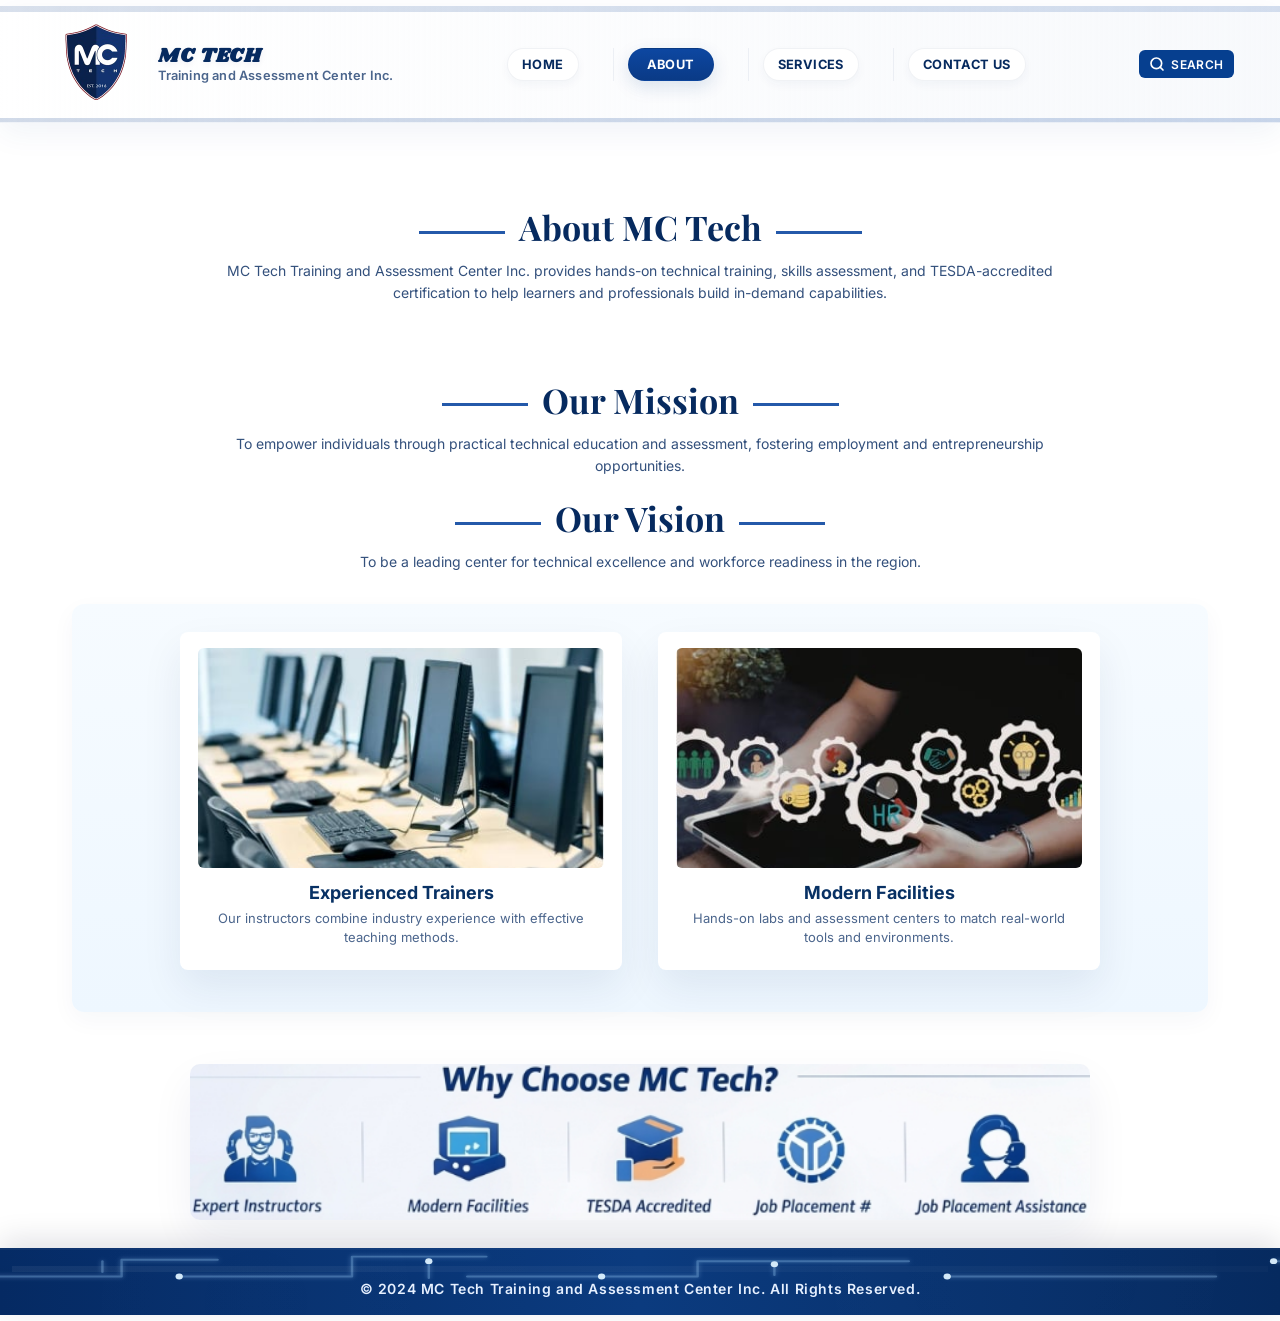
==== about.html @ 54221d95 "Add about.html page with shared header/footer" ====
<!DOCTYPE html>
<html lang="en">
<head>
  <meta charset="UTF-8">
  <meta name="viewport" content="width=device-width, initial-scale=1.0">
  <title>About — MC Tech</title>
  <link rel="stylesheet" href="styles.css">
  <link href="https://fonts.googleapis.com/css2?family=Inter:wght@400;500;600;700&display=swap" rel="stylesheet">
  <link href="https://fonts.googleapis.com/css2?family=Playfair+Display:ital,wght@0,700;1,700&display=swap" rel="stylesheet">
  <link href="https://fonts.googleapis.com/css2?family=Shrikhand&display=swap" rel="stylesheet">
</head>
<body>

  <!-- Navigation (copied from index.html) -->
  <header class="header">
    <div class="topbar">
      <nav class="navbar">
      <a href="index.html" class="logo" title="MC Tech Home" aria-label="MC Tech Home">
        <img src="pictures/mctechlogoremovebg.png" alt="MC Tech Logo" class="logo-img">
        <div class="logo-caption">
          <span class="brand">MC TECH</span>
          <span class="tagline">Training and Assessment Center Inc.</span>
        </div>
      </a>

      <button class="menu-toggle" aria-label="Open navigation menu" title="Menu">☰</button>

      <ul class="nav-links">
        <li><a href="index.html" class="nav-link">HOME</a></li>
        <li><a href="about.html" class="nav-link active">ABOUT</a></li>
        <li><a href="#" class="nav-link">SERVICES</a></li>
        <li><a href="#" class="nav-link">CONTACT US</a></li>
      </ul>

      <button class="search-btn">
        <svg class="search-icon" xmlns="http://www.w3.org/2000/svg" viewBox="0 0 24 24" fill="none" stroke="currentColor" stroke-width="2.5" stroke-linecap="round" stroke-linejoin="round">
          <circle cx="11" cy="11" r="8"></circle>
          <line x1="21" y1="21" x2="16.65" y2="16.65"></line>
        </svg>
        <span>SEARCH</span>
      </button>
      </nav>
    </div>
  </header>

  <main class="main">
    <section class="services-section" aria-label="About MC Tech">
      <div class="services-inner">
        <h2 class="services-title">About MC Tech</h2>
        <p class="services-desc">MC Tech Training and Assessment Center Inc. provides hands-on technical training, skills assessment, and TESDA-accredited certification to help learners and professionals build in-demand capabilities.</p>
      </div>
    </section>

    <section class="services-section" aria-label="Mission and Vision">
      <div class="services-inner">
        <h3 class="services-title">Our Mission</h3>
        <p class="services-desc">To empower individuals through practical technical education and assessment, fostering employment and entrepreneurship opportunities.</p>

        <h3 class="services-title" style="margin-top:18px;">Our Vision</h3>
        <p class="services-desc">To be a leading center for technical excellence and workforce readiness in the region.</p>
      </div>
    </section>

    <section class="service-cards" aria-label="Team">
      <div class="service-cards-inner">
        <article class="service-card">
          <div class="service-image">
            <img src="pictures/service1.jpg" alt="Our trainers">
          </div>
          <h3 class="service-card-title">Experienced Trainers</h3>
          <p class="service-card-desc">Our instructors combine industry experience with effective teaching methods.</p>
        </article>

        <article class="service-card">
          <div class="service-image">
            <img src="pictures/service2.jpg" alt="Our facilities">
          </div>
          <h3 class="service-card-title">Modern Facilities</h3>
          <p class="service-card-desc">Hands-on labs and assessment centers to match real-world tools and environments.</p>
        </article>
      </div>
    </section>

  </main>

  <!-- Site footer decorative image (same as home) -->
  <footer class="site-footer" aria-label="Why choose MC Tech">
    <img src="pictures/whychoosemctech.png" alt="Why choose MC Tech" class="site-footer-img">
  </footer>

  <!-- Bottom copyright/footer bar (copied from index.html) -->
  <div class="bottom-bar" role="contentinfo" aria-label="Site footer">
    <svg class="footer-circuit" xmlns="http://www.w3.org/2000/svg" viewBox="-200 0 1600 120" preserveAspectRatio="none" aria-hidden="true" focusable="false">
      <defs>
        <filter id="glow" x="-50%" y="-50%" width="200%" height="200%">
          <feGaussianBlur stdDeviation="3" result="coloredBlur"/>
          <feMerge>
            <feMergeNode in="coloredBlur"/>
            <feMergeNode in="SourceGraphic"/>
          </feMerge>
        </filter>
      </defs>
      <g stroke="#9fcaff" stroke-width="2.5" fill="none" filter="url(#glow)" stroke-linecap="round" stroke-linejoin="round" opacity="0.36">
        <path d="M-160 62h220v-22h100" />
        <path d="M120 62h180v-26h140" />
        <path d="M420 62h240v-20h220" />
        <path d="M920 62h280" />
        <path d="M40 42v14" />
        <path d="M380 42v22" />
        <path d="M740 46v14" />
        <path d="M1260 42h220" />
      </g>
      <g fill="#dbeeff" opacity="0.95">
        <circle cx="-160" cy="62" r="3.8" />
        <circle cx="120" cy="62" r="3.8" />
        <circle cx="380" cy="42" r="3.8" />
        <circle cx="560" cy="62" r="3.8" />
        <circle cx="740" cy="46" r="3.8" />
        <circle cx="920" cy="62" r="3.8" />
        <circle cx="1260" cy="42" r="3.8" />
      </g>
    </svg>

    <div class="bottom-inner">
      <p>© 2024 MC Tech Training and Assessment Center Inc. All Rights Reserved.</p>
    </div>
  </div>

</body>
</html>
---- styles.css ----
/* ===== Reset & Base ===== */
*,
*::before,
*::after {
  margin: 0;
  padding: 0;
  box-sizing: border-box;
}

body {
  font-family: 'Inter', sans-serif;
  background-color: #ffffff;
  color: #1A73E8;
  min-height: 100vh;
}

:root {
  --blue-ash: rgba(13,71,161,0.28);
  --blue-ash-soft: rgba(13,71,161,0.12);
}

a {
  text-decoration: none;
  color: inherit;
}

ul {
  list-style: none;
}

button {
  cursor: pointer;
  border: none;
  outline: none;
}

/* ===== Header / Navbar ===== */
.header {
  width: 100%;
  padding: clamp(2px, 0.5vw, 8px) 0; /* further reduced vertical padding */
  position: sticky;
  top: 0;
  z-index: 200;
  background: transparent; /* keep hero visible behind header */
}

/* Topbar: opaque container above the hero that hides background */
.topbar {
  width: 100%;
  background: linear-gradient(90deg, rgba(255,255,255,0.98), rgba(13,71,161,0.03));
  -webkit-backdrop-filter: blur(6px);
  backdrop-filter: blur(6px);
  box-shadow: 0 10px 30px rgba(2,63,138,0.06);
  border-bottom: 1px solid rgba(2,63,138,0.06);
  position: relative;
  z-index: 220;
  overflow: hidden;
  padding-top: 6px;
  padding-bottom: 6px;
}

/* decorative overlays removed */

/* subtle bottom accent line */
.topbar::after {
  content: '';
  position: absolute;
  left: 0;
  right: 0;
  bottom: 0;
  height: 4px;
  background: linear-gradient(90deg, rgba(10,58,134,0.85), rgba(13,71,161,0.95));
  opacity: 0.22;
  pointer-events: none;
  z-index: 4;
}

.topbar .navbar { padding: 2px 0.4rem; }

/* Nav link white containers and hover effects */
.nav-links .nav-link {
  background: #ffffff;
  border: 1px solid rgba(6,42,95,0.06);
  box-shadow: 0 4px 10px rgba(6,42,95,0.04);
  color: #062a5f;
  display: inline-flex;
  align-items: center;
  gap: 6px;
  padding: 8px 14px;
  border-radius: 20px;
  transition: transform 160ms ease, box-shadow 160ms ease, background-color 160ms ease, color 160ms ease;
}

.nav-links .nav-link:not(.active):hover {
  background: linear-gradient(180deg, #0D47A1, #0A3A86);
  color: #ffffff;
  transform: translateY(-3px);
  box-shadow: 0 12px 28px rgba(10,58,134,0.18);
  border-color: rgba(10,58,134,0.18);
}

.nav-links .nav-link:active {
  transform: translateY(-1px);
}

/* ensure active nav visually stands out above white pills */
.nav-link.active { z-index: 4; }

/* thin blue accent stripe */
.topbar::before {
  content: '';
  position: absolute;
  left: 0;
  right: 0;
  top: 0;
  height: 6px;
  background: linear-gradient(90deg, #0A3A86, #0D47A1);
  opacity: 0.16;
  pointer-events: none;
  z-index: 2;
}

/* Nav list separators and pill styling for a cleaner professional look */
.nav-links { gap: clamp(12px, 2.5vw, 28px); }
.nav-links li + li {
  border-left: 1px solid rgba(6,42,95,0.06);
  padding-left: 14px;
  margin-left: 14px;
}
.nav-link {
  padding: 8px 14px;
  border-radius: 20px;
  transition: background-color 180ms ease, color 180ms ease, transform 120ms ease;
}
.nav-link:hover {
  background: rgba(13,71,161,0.06);
  color: #063f8f;
  transform: translateY(-2px);
}
.nav-link.active {
  background: linear-gradient(180deg,#0D47A1,#0A3A86);
  color: #ffffff;
  padding: 8px 18px;
  border-radius: 22px;
  box-shadow: 0 6px 18px rgba(2,63,138,0.14);
}

/* Slightly larger logo area for balance */
.logo-img { width: clamp(56px, 9vw, 88px); }

/* shrink logo + brand a bit for compact topbar */
.logo-img { width: clamp(48px, 10vw, 80px); }
.brand { font-size: clamp(13px, 1.2vw, 16px); }
.tagline { font-size: clamp(9px, 0.9vw, 11px); }

/* compact nav links */
.nav-link { padding: 6px 8px; font-size: clamp(12px, 1.0vw, 14px); }
.search-btn { padding: 8px 12px; }

/* Mobile menu toggle (hamburger) */
.menu-toggle {
  display: none;
  background: #ffffff;
  color: #0a3a86;
  border: 1px solid rgba(6,42,95,0.06);
  padding: 8px 10px;
  border-radius: 10px;
  font-size: 18px;
  cursor: pointer;
  box-shadow: 0 6px 18px rgba(6,42,95,0.06);
}

.navbar {
  max-width: 1200px;
  margin: 0 auto;
  display: flex;
  align-items: center;
  justify-content: space-between;
  padding: 0 0.6rem;
  gap: 0.6rem;
}

/* Logo */
.logo {
  display: flex;
  align-items: center;
}

.logo-img {
  width: clamp(60px, 9vw, 100px);
  height: auto;
  object-fit: contain;
}

/* Logo caption (text to the right of the photo) */
.logo-caption {
  display: flex;
  flex-direction: column;
  margin-left: 12px;
  line-height: 1;
  align-items: flex-start;
}

.brand {
  font-size: clamp(14px, 1.6vw, 20px);
  font-weight: 800;
  color: #062a5f;
  font-family: 'Shrikhand', 'Playfair Display', serif;
  letter-spacing: 0.8px;
  text-transform: uppercase;
  text-shadow: 0 2px 6px rgba(6,42,95,0.06);
}

.tagline {
  font-size: clamp(10px, 1.0vw, 13px);
  color: rgba(6,42,95,0.72);
  margin-top: 4px;
  font-weight: 600;
  letter-spacing: 0.2px;
}

/* Nav Links */
.nav-links {
  display: flex;
  align-items: center;
  gap: clamp(8px, 2vw, 20px);
  flex-wrap: wrap;
}

/* Drawer styles */
.nav-drawer { position: fixed; inset: 0; display: none; z-index: 9998; }
.drawer-backdrop {
  position: absolute; inset: 0; background: rgba(2,18,40,0.48); opacity: 0; transition: opacity 220ms ease;
}
.drawer-panel {
  position: absolute; right: 0; top: 0; height: 100%; width: min(320px, 86%);
  background: #fff; box-shadow: -24px 0 60px rgba(2,18,40,0.12); transform: translateX(100%); transition: transform 280ms cubic-bezier(.2,.9,.2,1);
  padding: 20px; display: flex; flex-direction: column; gap: 12px; border-left: 1px solid rgba(6,42,95,0.04);
}
.drawer-panel .drawer-close { align-self: flex-end; background: transparent; border: none; font-size: 20px; cursor: pointer; }
.drawer-nav ul { display: flex; flex-direction: column; gap: 8px; padding: 8px 4px; }
.drawer-nav a { display: block; padding: 10px 12px; border-radius: 8px; color: #062a5f; font-weight: 700; }
.drawer-nav a:hover { background: rgba(13,71,161,0.06); color: #0a3a86; }

.nav-drawer.open { display: block; }
.nav-drawer.open .drawer-backdrop { opacity: 1; }
.nav-drawer.open .drawer-panel { transform: translateX(0%); }

.nav-link {
  font-size: clamp(12px, 1.0vw, 14px);
  font-weight: 700;
  letter-spacing: 0.4px;
  color: #062a5f; /* stronger blue for legibility */
  transition: color 0.18s ease, background-color 0.18s ease, transform 0.12s ease;
  position: relative;
  padding: 4px 8px;
  border-radius: 10px;
}

.nav-link:hover {
  color: #0b3b7f;
}

.nav-link::after {
  content: '';
  position: absolute;
  bottom: -4px;
  left: 0;
  width: 0;
  height: 2px;
  background-color: #1A73E8;
  transition: width 0.3s ease;
}

.nav-link:hover::after {
  width: 100%;
}

/* Active nav item styling */
.nav-link.active {
  background-color: #0D47A1;
  color: #ffffff;
  padding: 8px 18px;
  border-radius: 18px;
}

.nav-link.active::after {
  display: none;
}

/* Search Button */
.search-btn {
  display: flex;
  align-items: center;
  gap: 6px;
  background-color: #063f8f; /* darker blue */
  color: #ffffff;
  padding: 6px 10px;
  border-radius: 6px;
  font-family: 'Inter', sans-serif;
  font-size: 12px;
  font-weight: 600;
  letter-spacing: 0.4px;
  transition: background-color 0.3s ease, transform 0.12s ease;
}

.search-btn:hover {
  background-color: #042a5f; /* darker on hover */
  transform: translateY(-1px);
}

.search-btn:active {
  transform: translateY(0);
}

.search-icon {
  width: 16px;
  height: 16px;
}

/* ===== Main Content ===== */
.main {
  max-width: 1200px;
  margin: 0 auto;
  padding: clamp(12px, 2.5vw, 40px);
}

/* Services section (centered heading with decorative rules) */
.services-section {
  width: 100%;
  padding: 28px 0 22px;
  background: transparent;
}
.services-inner {
  max-width: 920px;
  margin: 0 auto;
  text-align: center;
  padding: 8px 12px;
}
.services-title {
  font-family: 'Playfair Display', serif;
  font-size: clamp(20px, 3.4vw, 34px);
  font-weight: 700;
  color: #062a5f;
  margin: 6px 0 10px;
  position: relative;
}
.services-title::before,
.services-title::after {
  content: '';
  display: inline-block;
  width: 86px;
  height: 3px;
  background: #0D47A1;
  vertical-align: middle;
  margin: 0 14px;
  opacity: 0.9;
}
.services-desc {
  max-width: 840px;
  margin: 0 auto;
  color: rgba(6,42,95,0.82);
  font-size: 14px;
  line-height: 1.6;
}

@media (max-width: 640px) {
  .services-title::before, .services-title::after { width: 48px; margin: 0 10px; }
  .services-title { font-size: 20px; }
}

/* Location / Geomapping styles */
.location-section {
  width: 100%;
  padding: 28px 0 42px;
  background: transparent;
}
.location-inner {
  max-width: 980px;
  margin: 0 auto;
  padding: 6px 16px;
  position: relative;
}
.location-title {
  font-family: 'Playfair Display', serif;
  font-size: clamp(20px, 3.4vw, 30px);
  color: #062a5f;
  font-weight: 700;
  margin-bottom: 12px;
}
.location-card {
  background: rgba(6,42,95,0.92); /* dark, semi-transparent */
  border-radius: 14px;
  padding: 20px;
  box-shadow: 0 30px 60px rgba(6,42,95,0.18);
  color: #fff;
}
.map-toggle {
  position: absolute;
  right: 24px;
  top: -12px;
  background: #ffffff;
  color: #0a3a86;
  border: none;
  border-radius: 8px;
  padding: 6px 10px;
  font-size: 16px;
  cursor: pointer;
  box-shadow: 0 8px 20px rgba(6,42,95,0.08);
  z-index: 30;
}

.location-card { position: relative; }

/* expanded state */
.location-card.expanded {
  position: fixed;
  left: 50%;
  top: 50%;
  transform: translate(-50%, -50%);
  width: 92vw;
  height: 86vh;
  padding: 18px;
  border-radius: 12px;
  z-index: 9999;
}

/* Site footer decorative image (placed at bottom of page) */
.site-footer {
  display: flex;
  justify-content: center;
  align-items: center;
  padding: 20px 0 28px;
  background: transparent;
}
.site-footer-img {
  width: 100%;
  max-width: 900px;
  height: auto;
  border-radius: 10px;
  box-shadow: 0 18px 44px rgba(6,42,95,0.06);
  display: block;
  margin: 0 auto;
}

/* Mobile caps: keep image comfortably sized on narrow screens */
@media (max-width: 920px) {
  .site-footer-img { max-width: 720px; }
}

@media (max-width: 480px) {
  .site-footer-img { width: 94%; max-width: none; }
}

/* Bottom footer bar (matches the provided dark blue design) */
.bottom-bar {
  width: 100%;
  /* layered background: base gradient + soft radial highlights + subtle diagonal striping */
  background-image:
    radial-gradient(ellipse at 10% 10%, rgba(255,255,255,0.03) 0%, rgba(255,255,255,0) 35%),
    linear-gradient(90deg,#052a63 0%, #0b3b7f 50%, #062a5f 100%),
    repeating-linear-gradient(135deg, rgba(255,255,255,0.02) 0 1px, transparent 1px 6px);
  background-blend-mode: overlay, normal, overlay;
  color: #dbe9ff;
  padding: 18px 12px;
  box-shadow: inset 0 2px 0 rgba(255,255,255,0.03), 0 -8px 30px rgba(2,18,40,0.12);
  position: relative;
  /* allow SVG to spill outside the box so lines appear to come out left/right */
  overflow: visible;
}
.bottom-inner {
  max-width: 1200px;
  margin: 0 auto;
  text-align: center;
  font-size: 14px;
  font-weight: 600;
  letter-spacing: 0.6px;
  position: relative; /* place above SVG */
  z-index: 2;
}
.bottom-inner p { margin: 0; color: #e6f0ff; }

/* subtle decorative line and accents to mimic the image */
.bottom-bar::before{
  content: '';
  display:block;
  height: 6px;
  width:100%;
  background: linear-gradient(90deg, rgba(255,255,255,0.06), rgba(255,255,255,0.02));
  margin-bottom: 8px;
}

/* subtle textured overlay for more depth */
.bottom-bar::after{
  content: '';
  position: absolute;
  left: 0; right: 0; top: 0; bottom: 0;
  background-image: radial-gradient(circle at 80% 20%, rgba(255,255,255,0.015), rgba(255,255,255,0) 30%),
                    radial-gradient(circle at 20% 80%, rgba(255,255,255,0.01), rgba(255,255,255,0) 30%);
  pointer-events: none;
  mix-blend-mode: overlay;
}

/* SVG circuit overlay styling */
.footer-circuit{
  position: absolute;
  left: -10%;
  width: 120%;
  bottom: -6px; /* nudged slightly down for 'coming out' feel */
  height: 92px; /* visible strip height */
  z-index: 1;
  opacity: 1;
  pointer-events: none;
  mix-blend-mode: screen;
  transform: translateZ(0);
}

@media (max-width: 640px) {
  .footer-circuit { height: 56px; }
  .bottom-inner { font-size: 13px; }
}

@media (max-width: 480px) {
  .bottom-inner { font-size: 13px; }
  .bottom-bar { padding: 12px 8px; }
}

.location-card.expanded .location-map {
  height: calc(100% - 68px);
}

.location-card.expanded .location-map iframe {
  height: 100%;
}
.location-map {
  background: rgba(255,255,255,0.98);
  border-radius: 8px;
  padding: 10px;
  overflow: hidden;
}
.location-map iframe {
  width: 100%;
  height: 260px;
  border: 0;
  display: block;
  border-radius: 6px;
}
.location-address {
  display: flex;
  gap: 12px;
  align-items: center;
  margin-top: 14px;
  font-size: 16px;
  font-weight: 700;
}
.location-address a {
  color: #ffffff;
  text-decoration: underline;
}
.pin-icon { flex: 0 0 36px; }

@media (max-width: 880px) {
  .location-map iframe { height: 200px; }
}

@media (max-width: 640px) {
  .location-inner { padding: 0 8px; }
  .location-map iframe { height: 160px; }
}

/* Service cards (image holders) */
.service-cards {
  width: 100%;
  padding: 28px 0 42px;
  background: linear-gradient(180deg,#f6fbff 0%, #eef7ff 100%);
  border-radius: 12px;
  box-shadow: 0 8px 24px rgba(6,42,95,0.04);
}
.service-cards-inner {
  max-width: 960px;
  margin: 0 auto;
  padding: 0 20px; /* keep cards away from page edges */
  display: grid;
  grid-template-columns: 1fr 1fr;
  gap: 36px;
  align-items: start;
}
.service-card {
  background: #ffffff;
  border-radius: 8px;
  box-shadow: 0 18px 40px rgba(6,42,95,0.08);
  overflow: hidden;
  text-align: center;
}
.service-image {
  padding: 16px 18px 0; /* add space at top, left and right */
}
.service-image img {
  width: 100%;
  height: 220px;
  object-fit: cover;
  display: block;
  border-radius: 6px; /* slight rounding so image sits nicely in its padded area */
}
.service-card-title {
  font-size: 18px;
  margin: 14px 18px 6px;
  color: #083164;
  font-weight: 700;
}
.service-card-desc {
  font-size: 13px;
  color: rgba(6,42,95,0.72);
  padding: 0 22px 22px;
  line-height: 1.5;
}

@media (max-width: 880px) {
  .service-cards-inner { gap: 20px; }
  .service-image img { height: 200px; }
}

@media (max-width: 640px) {
  .service-cards-inner { grid-template-columns: 1fr; padding: 0 12px; }
  .service-image img { height: 180px; }
}

.hero-card {
  /* lower the image focal point and add small left/right gaps */
  width: calc(100vw - 32px); /* leave 16px gap each side */
  max-width: 100vw;
  margin-left: calc(50% - 50vw + 16px);
  margin-right: calc(50% - 50vw + 16px);
  border-radius: 8px;
  min-height: 460px;
  padding: clamp(16px, 4vw, 48px);
  background-image: url('pictures/hero.jpg');
  background-size: cover;
  background-position: center 20%; /* moved further upward to show person higher in frame */
  background-repeat: no-repeat;
  position: relative;
  overflow: hidden;
}

/* decorative footer overlay placed at the bottom of the hero */
.hero-footer {
  position: absolute;
  left: 50%;
  transform: translateX(-50%);
  bottom: 0;
  width: min(92%, 1200px);
  max-width: 1600px;
  pointer-events: none;
  z-index: 3;
}

.hero-card::after {
  content: '';
  position: absolute;
  inset: 0;
  background: linear-gradient(90deg, rgba(255,255,255,0.18) 0%, rgba(0,0,0,0.0) 35%);
  pointer-events: none;
}

/* Hero inner content (left-side overlay) */
.hero-inner {
  position: relative;
  max-width: 1200px;
  margin: 0 auto;
  height: 100%;
  display: flex;
  align-items: flex-start; /* move content to top */
  padding-top: 18px;
}

.hero-content {
  width: 50%;
  color: #ffffff;
  padding: clamp(14px, 3vw, 40px);
  padding-left: clamp(18px, 3vw, 40px);
  z-index: 2;
  text-align: left;
}

.hero-title {
  font-size: clamp(22px, 3.0vw, 44px);
  line-height: 1.04;
  color: #ffffff;
  margin: 8px 0 8px;
  font-weight: 700;
  /* stronger bluish background/drop shadow behind letters */
  text-shadow:
    0 4px 8px rgba(2,63,138,0.40),
    0 12px 28px rgba(2,63,138,0.20),
    0 24px 60px rgba(2,63,138,0.10);
}

.hero-splash {
  font-size: clamp(16px, 2.0vw, 22px);
  margin: 8px 0 6px;
  font-weight: 700;
  /* keep the gold gradient, but add bluish background shadow */
  background: linear-gradient(180deg, rgba(255,255,255,0.95) 0%, #f6b03a 45%, #d38a2e 100%);
  -webkit-background-clip: text;
  background-clip: text;
  color: transparent;
  text-shadow: 0 3px 6px rgba(2,63,138,0.36), 0 12px 30px rgba(2,63,138,0.18), 0 20px 50px rgba(2,63,138,0.10);
}

.hero-sub {
  color: rgba(255,255,255,0.98);
  font-size: clamp(13px, 1.1vw, 16px);
  margin-bottom: 18px;
  font-style: italic;
}

/* subtle ash shadow for subtitle */
.hero-sub { text-shadow: 0 2px 8px rgba(2,63,138,0.16); }

.hero-divider {
  width: 65%;
  max-width: 420px;
  height: 4px;
  background: rgba(255,255,255,0.95);
  margin: 8px 0 12px;
  border-radius: 2px;
}

/* shimmer/shine overlay on splash text */
/* shimmer removed as requested */

.hero-ctas {
  display: flex;
  gap: 12px;
  margin-bottom: 18px;
}

.btn {
  display: inline-block;
  padding: 10px 18px;
  border-radius: 10px;
  text-decoration: none;
  font-weight: 600;
  font-size: 14px;
  position: relative;
  overflow: hidden; /* allow glossy overlay */

/* brand / tagline blue-ash shadow */
.brand, .tagline { text-shadow: 0 2px 6px rgba(2,63,138,0.20), 0 6px 18px rgba(2,63,138,0.10); }
  font-style: italic; /* italicize button text */
  transition: transform 200ms ease, box-shadow 200ms ease, filter 160ms ease, opacity 160ms ease;
  will-change: transform;
}

/* subtle blue-ash text shadow on buttons */
.btn { text-shadow: 0 2px 8px rgba(2,63,138,0.12); }

.btn-ghost {
  background: rgba(255,255,255,0.9);
  color: #0D47A1;
}

.btn-secondary {
  background: linear-gradient(180deg,#0D47A1,#0A3A86);
  color: #fff;
}

.btn-enroll {
  display: inline-block;
  background: linear-gradient(180deg,#0b63c6,#063f8f);
  color: #fff;
  padding: 14px 28px;
  border-radius: 12px;
  font-size: 18px;
  letter-spacing: 1px;
  box-shadow: 0 6px 18px rgba(2,63,138,0.25);
  margin-top: 12px; /* lower the enroll button slightly */
}

/* glossy white overlay at the top of buttons */
.btn::before {
  content: '';
  position: absolute;
  left: 0;
  top: 0;
  right: 0;
  height: 38%;
  background: linear-gradient(180deg, rgba(255,255,255,0.95), rgba(255,255,255,0.25));
  border-top-left-radius: inherit;
  border-top-right-radius: inherit;
  pointer-events: none;
  mix-blend-mode: overlay;
  opacity: 0.95;
}

/* make ghost button gloss subtler */
.btn-ghost::before { opacity: 0.85; }

@media (max-width: 640px) {
  .btn-enroll { margin-top: 10px; }
}

/* Hover / active states for buttons */
.btn:hover {
  transform: translateY(-4px);
  box-shadow: 0 12px 28px rgba(2,63,138,0.22);
  filter: brightness(1.03);
}

.btn:active {
  transform: translateY(-1px) scale(0.996);
}

.btn:hover::before {
  opacity: 0.7;
  transform: translateY(-2px);
}

.btn-ghost:hover {
  background: rgba(255,255,255,1);
  color: #063f8f;
  transform: translateY(-3px);
}

.btn-secondary:hover {
  transform: translateY(-3px);
  box-shadow: 0 10px 24px rgba(10,58,134,0.22);
}

.btn-enroll:hover {
  transform: translateY(-5px);
  box-shadow: 0 16px 34px rgba(2,63,138,0.28);
}

/* row of three footer images below the hero (outside hero) */
.footers-row {
  width: 100%;
  display: block;
  padding: 28px 0 36px;
  background: #ffffff;
  border-top: 1px solid rgba(6,42,95,0.06);
}

.footers-row-inner {
  max-width: 1100px;
  margin: 0 auto;
  display: flex;
  gap: clamp(28px, 4vw, 48px);
  align-items: center;
  justify-content: space-between;
}

/* light-blue container behind the three footer items */
.footers-row-inner {
  background: linear-gradient(180deg, #f6fbff 0%, #eef7ff 100%);
  padding: 18px 22px;
  border-radius: 12px;
  box-shadow: 0 8px 28px rgba(6,42,95,0.03);
  align-items: center;
}

.footer-item {
  display: flex;
  align-items: center;
  gap: 20px;
  padding: 16px 28px;
  flex: 1 1 0;
  min-height: 124px;
}

.footer-item + .footer-item {
  border-left: 1px solid rgba(6,42,95,0.06);
  padding-left: 28px;
}

.footer-thumb {
  display: block;
  width: 96px;
  height: 96px;
  object-fit: contain;
  background: #eaf3ff;
  padding: 12px;
  border-radius: 14px;
  box-shadow: 0 8px 20px rgba(6,42,95,0.06);
}

.footer-caption {
  display: flex;
  flex-direction: column;
  align-items: flex-start;
}

.footer-title {
  font-size: 18px;
  font-weight: 700;
  color: #083164;
  line-height: 1.05;
}

.footer-sub {
  font-size: 13px;
  color: rgba(6,42,95,0.55);
  margin-top: 6px;
}

/* make separators vertically centered and subtle */
.footer-item + .footer-item { display: flex; align-items: center; }
.footer-item + .footer-item::before {
  content: '';
  width: 1px;
  height: 84px;
  background: rgba(6,42,95,0.06);
  margin-right: 20px;
}

/* subtle hover for desktop */
.footer-item:hover .footer-title { color: #0d47a1; }

@media (max-width: 880px) {
  .footers-row-inner { gap: 20px; padding: 14px 16px; }
  .footer-thumb { width: 56px; height: 56px; }
  .footer-title { font-size: 16px; }
  .footer-sub { font-size: 12px; }
}

@media (max-width: 560px) {
  .footers-row-inner { flex-direction: column; gap: 14px; padding: 12px; align-items: stretch; }
  .footer-item { width: 100%; justify-content: center; padding: 12px 16px; gap: 14px; align-items: center; }
  .footer-caption { align-items: center; text-align: center; }
  .footer-thumb { margin: 0; width: 72px; height: 72px; }
  .footer-item + .footer-item { border-left: none; padding-left: 0; }
  .footer-item + .footer-item::before { display: none; }
}

@media (max-width: 720px) {
  .hero-footer { width: 100%; bottom: -4px; }
  .footer-thumb { width: clamp(80px, 26vw, 140px); }
  .footers-row { padding: 12px 0; }
}

/* slightly reduce hover motion on very small screens */
@media (max-width: 480px) {
  .btn:hover { transform: translateY(-2px); }
  .btn-enroll:hover { transform: translateY(-3px); }
}

@media (max-width: 980px) {
  .hero-content { width: 68%; }
  .hero-title { font-size: clamp(22px, 6vw, 40px); }
}

@media (max-width: 640px) {
  .hero-inner { padding: 12px; }
  .hero-content { width: 100%; }
  .hero-title { font-size: 22px; }
  .hero-ctas { flex-direction: column; align-items: flex-start; }
  .btn { width: auto; }
  .btn-enroll { font-size: 16px; }
}

/* ===== Responsive ===== */
@media (max-width: 768px) {
  .header {
    padding: 10px 0;
  }

  /* show hamburger and hide desktop nav */
  .menu-toggle { display: inline-flex; }
  .nav-links { display: none; }
  .search-btn { display: none; }

  .navbar {
    flex-wrap: wrap;
    gap: 12px;
  }

  .nav-links {
    gap: 16px;
    order: 3;
    width: 100%;
    justify-content: center;
  }

  .nav-link {
    font-size: 13px;
  }

  .main {
    padding: 12px 16px;
  }

  .hero-card {
    min-height: 300px;
    border-radius: 14px;
  }
}

@media (max-width: 480px) {
  /* Keep nav links inline on small screens and shrink logo to save space */
  .nav-links {
    flex-direction: row;
    gap: 10px;
    order: 2;
    width: auto;
    justify-content: flex-end;
    flex: 1 1 auto;
    align-items: center;
  }

  .logo-img {
    width: clamp(50px, 12vw, 100px);
  }

  .nav-link {
    font-size: 13px;
    white-space: nowrap;
  }

  .search-btn span {
    display: none;
  }

  .search-btn {
    padding: 8px;
    border-radius: 50%;
  }
}
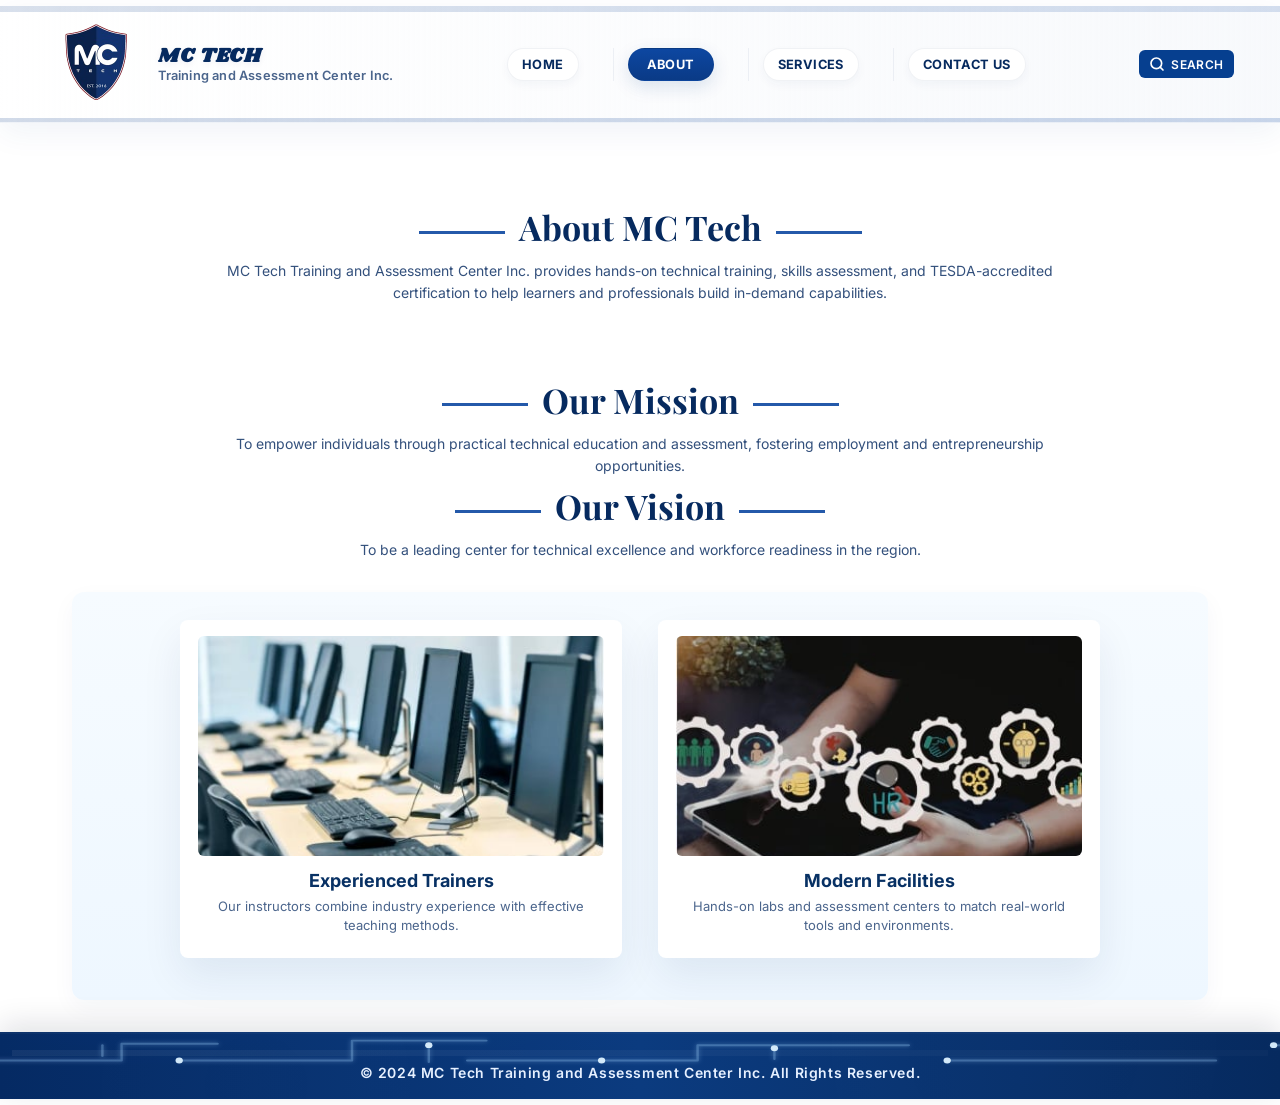
==== commit 56e4b835: "Remove decorative footer image from about/services/contact pages" ====
--- a/about.html
+++ b/about.html
@@ -5,6 +5,7 @@
   <meta name="viewport" content="width=device-width, initial-scale=1.0">
   <title>About — MC Tech</title>
   <link rel="stylesheet" href="styles.css">
+  <link rel="stylesheet" href="about.css">
   <link href="https://fonts.googleapis.com/css2?family=Inter:wght@400;500;600;700&display=swap" rel="stylesheet">
   <link href="https://fonts.googleapis.com/css2?family=Playfair+Display:ital,wght@0,700;1,700&display=swap" rel="stylesheet">
   <link href="https://fonts.googleapis.com/css2?family=Shrikhand&display=swap" rel="stylesheet">
@@ -28,8 +29,8 @@
       <ul class="nav-links">
         <li><a href="index.html" class="nav-link">HOME</a></li>
         <li><a href="about.html" class="nav-link active">ABOUT</a></li>
-        <li><a href="#" class="nav-link">SERVICES</a></li>
-        <li><a href="#" class="nav-link">CONTACT US</a></li>
+        <li><a href="services.html" class="nav-link">SERVICES</a></li>
+        <li><a href="contact.html" class="nav-link">CONTACT US</a></li>
       </ul>
 
       <button class="search-btn">
@@ -56,7 +57,7 @@
         <h3 class="services-title">Our Mission</h3>
         <p class="services-desc">To empower individuals through practical technical education and assessment, fostering employment and entrepreneurship opportunities.</p>
 
-        <h3 class="services-title" style="margin-top:18px;">Our Vision</h3>
+        <h3 class="services-title spaced">Our Vision</h3>
         <p class="services-desc">To be a leading center for technical excellence and workforce readiness in the region.</p>
       </div>
     </section>
@@ -83,10 +84,7 @@
 
   </main>
 
-  <!-- Site footer decorative image (same as home) -->
-  <footer class="site-footer" aria-label="Why choose MC Tech">
-    <img src="pictures/whychoosemctech.png" alt="Why choose MC Tech" class="site-footer-img">
-  </footer>
+  <!-- Site footer decorative image removed for this page -->
 
   <!-- Bottom copyright/footer bar (copied from index.html) -->
   <div class="bottom-bar" role="contentinfo" aria-label="Site footer">
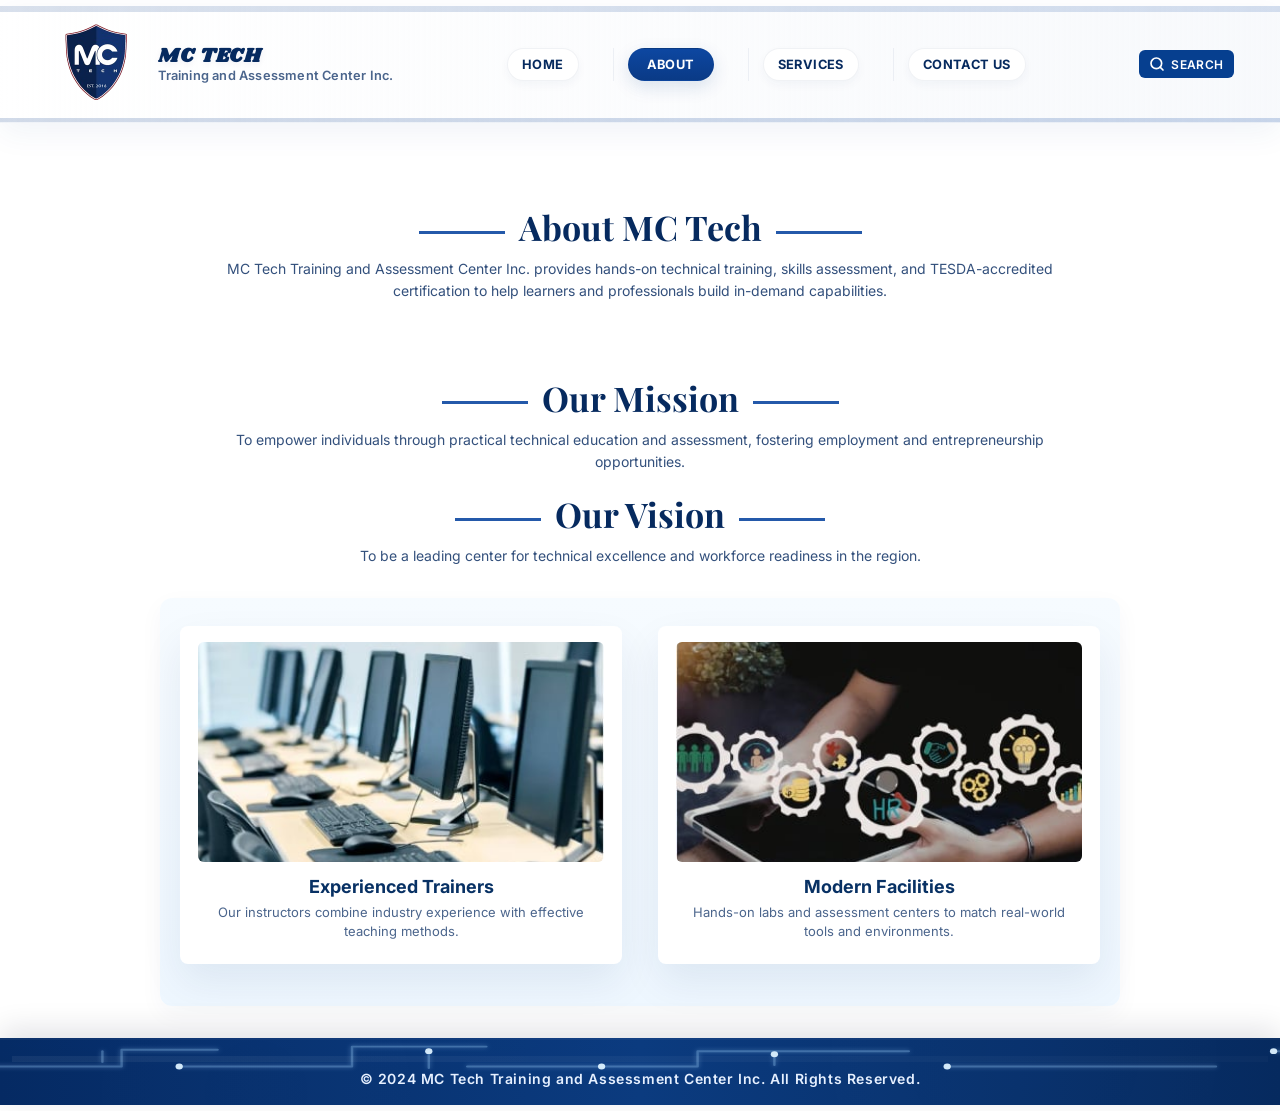
==== commit 1ad2d3af: "UX: highlight active mobile drawer links on Services & Contact; add drawer active CSS" ====
--- a/about.html
+++ b/about.html
@@ -4,14 +4,14 @@
   <meta charset="UTF-8">
   <meta name="viewport" content="width=device-width, initial-scale=1.0">
   <title>About — MC Tech</title>
-  <link rel="stylesheet" href="styles.css">
+  <link rel="stylesheet" href="index.css">
   <link rel="stylesheet" href="about.css">
   <link href="https://fonts.googleapis.com/css2?family=Inter:wght@400;500;600;700&display=swap" rel="stylesheet">
   <link href="https://fonts.googleapis.com/css2?family=Playfair+Display:ital,wght@0,700;1,700&display=swap" rel="stylesheet">
   <link href="https://fonts.googleapis.com/css2?family=Shrikhand&display=swap" rel="stylesheet">
 </head>
 <body>
-
+  <div class="page-wrapper">
   <!-- Navigation (copied from index.html) -->
   <header class="header">
     <div class="topbar">
@@ -43,6 +43,22 @@
       </nav>
     </div>
   </header>
+
+  <!-- Navigation drawer for mobile (copied from index.html) -->
+  <div class="nav-drawer" aria-hidden="true">
+    <div class="drawer-backdrop" data-action="close"></div>
+    <div class="drawer-panel" role="dialog" aria-modal="true">
+      <button class="drawer-close" aria-label="Close menu">✕</button>
+      <nav class="drawer-nav" aria-label="Mobile Navigation">
+        <ul>
+          <li><a href="index.html" class="nav-link">HOME</a></li>
+          <li><a href="about.html" class="nav-link active">ABOUT</a></li>
+          <li><a href="services.html" class="nav-link">SERVICES</a></li>
+          <li><a href="contact.html" class="nav-link">CONTACT US</a></li>
+        </ul>
+      </nav>
+    </div>
+  </div>
 
   <main class="main">
     <section class="services-section" aria-label="About MC Tech">
@@ -124,5 +140,38 @@
     </div>
   </div>
 
+</div>
+
+<!-- Menu script (copied from index.html) to power mobile drawer -->
+<script>
+  (function(){
+    const menuToggle = document.querySelector('.menu-toggle');
+    const drawer = document.querySelector('.nav-drawer');
+    const backdrop = drawer && drawer.querySelector('.drawer-backdrop');
+    const closeBtn = drawer && drawer.querySelector('.drawer-close');
+    if (!menuToggle || !drawer) return;
+
+    function openDrawer(){
+      drawer.classList.add('open');
+      drawer.setAttribute('aria-hidden','false');
+      document.body.style.overflow = 'hidden';
+      menuToggle.setAttribute('aria-expanded','true');
+    }
+    function closeDrawer(){
+      drawer.classList.remove('open');
+      drawer.setAttribute('aria-hidden','true');
+      document.body.style.overflow = '';
+      menuToggle.setAttribute('aria-expanded','false');
+    }
+
+    menuToggle.addEventListener('click', function(e){
+      if (drawer.classList.contains('open')) closeDrawer(); else openDrawer();
+    });
+    closeBtn && closeBtn.addEventListener('click', closeDrawer);
+    backdrop && backdrop.addEventListener('click', closeDrawer);
+    document.addEventListener('keydown', function(e){ if (e.key === 'Escape' && drawer.classList.contains('open')) closeDrawer(); });
+  })();
+</script>
+
 </body>
 </html>
--- a/index.css
+++ b/index.css
@@ -0,0 +1,1034 @@
+/* ===== Reset & Base ===== */
+*,
+*::before,
+*::after {
+  margin: 0;
+  padding: 0;
+  box-sizing: border-box;
+}
+
+body {
+  font-family: 'Inter', sans-serif;
+  background-color: #ffffff;
+  color: #1A73E8;
+  min-height: 100vh;
+}
+
+:root {
+  --blue-ash: rgba(13,71,161,0.28);
+  --blue-ash-soft: rgba(13,71,161,0.12);
+}
+
+a {
+  text-decoration: none;
+  color: inherit;
+}
+
+ul {
+  list-style: none;
+}
+
+button {
+  cursor: pointer;
+  border: none;
+  outline: none;
+}
+
+/* ===== Header / Navbar ===== */
+.header {
+  width: 100%;
+  padding: clamp(2px, 0.5vw, 8px) 0; /* further reduced vertical padding */
+  position: sticky;
+  top: 0;
+  z-index: 200;
+  background: transparent; /* keep hero visible behind header */
+}
+
+/* Topbar: opaque container above the hero that hides background */
+.topbar {
+  width: 100%;
+  background: linear-gradient(90deg, rgba(255,255,255,0.98), rgba(13,71,161,0.03));
+  -webkit-backdrop-filter: blur(6px);
+  backdrop-filter: blur(6px);
+  box-shadow: 0 10px 30px rgba(2,63,138,0.06);
+  border-bottom: 1px solid rgba(2,63,138,0.06);
+  position: relative;
+  z-index: 220;
+  overflow: hidden;
+  padding-top: 6px;
+  padding-bottom: 6px;
+}
+
+/* decorative overlays removed */
+
+/* subtle bottom accent line */
+.topbar::after {
+  content: '';
+  position: absolute;
+  left: 0;
+  right: 0;
+  bottom: 0;
+  height: 4px;
+  background: linear-gradient(90deg, rgba(10,58,134,0.85), rgba(13,71,161,0.95));
+  opacity: 0.22;
+  pointer-events: none;
+  z-index: 4;
+}
+
+.topbar .navbar { padding: 2px 0.4rem; }
+
+/* Nav link white containers and hover effects */
+.nav-links .nav-link {
+  background: #ffffff;
+  border: 1px solid rgba(6,42,95,0.06);
+  box-shadow: 0 4px 10px rgba(6,42,95,0.04);
+  color: #062a5f;
+  display: inline-flex;
+  align-items: center;
+  gap: 6px;
+  padding: 8px 14px;
+  border-radius: 20px;
+  transition: transform 160ms ease, box-shadow 160ms ease, background-color 160ms ease, color 160ms ease;
+}
+
+.nav-links .nav-link:not(.active):hover {
+  background: linear-gradient(180deg, #0D47A1, #0A3A86);
+  color: #ffffff;
+  transform: translateY(-3px);
+  box-shadow: 0 12px 28px rgba(10,58,134,0.18);
+  border-color: rgba(10,58,134,0.18);
+}
+
+.nav-links .nav-link:active {
+  transform: translateY(-1px);
+}
+
+/* ensure active nav visually stands out above white pills */
+.nav-link.active { z-index: 4; }
+
+/* thin blue accent stripe */
+.topbar::before {
+  content: '';
+  position: absolute;
+  left: 0;
+  right: 0;
+  top: 0;
+  height: 6px;
+  background: linear-gradient(90deg, #0A3A86, #0D47A1);
+  opacity: 0.16;
+  pointer-events: none;
+  z-index: 2;
+}
+
+/* Nav list separators and pill styling for a cleaner professional look */
+.nav-links { gap: clamp(12px, 2.5vw, 28px); }
+.nav-links li + li {
+  border-left: 1px solid rgba(6,42,95,0.06);
+  padding-left: 14px;
+  margin-left: 14px;
+}
+.nav-link {
+  padding: 8px 14px;
+  border-radius: 20px;
+  transition: background-color 180ms ease, color 180ms ease, transform 120ms ease;
+}
+.nav-link:hover {
+  background: rgba(13,71,161,0.06);
+  color: #063f8f;
+  transform: translateY(-2px);
+}
+.nav-link.active {
+  background: linear-gradient(180deg,#0D47A1,#0A3A86);
+  color: #ffffff;
+  padding: 8px 18px;
+  border-radius: 22px;
+  box-shadow: 0 6px 18px rgba(2,63,138,0.14);
+}
+
+/* Slightly larger logo area for balance */
+.logo-img { width: clamp(56px, 9vw, 88px); }
+
+/* shrink logo + brand a bit for compact topbar */
+.logo-img { width: clamp(48px, 10vw, 80px); }
+.brand { font-size: clamp(13px, 1.2vw, 16px); }
+.tagline { font-size: clamp(9px, 0.9vw, 11px); }
+
+/* compact nav links */
+.nav-link { padding: 6px 8px; font-size: clamp(12px, 1.0vw, 14px); }
+.search-btn { padding: 8px 12px; }
+
+/* Mobile menu toggle (hamburger) */
+.menu-toggle {
+  display: none;
+  background: #ffffff;
+  color: #0a3a86;
+  border: 1px solid rgba(6,42,95,0.06);
+  padding: 8px 10px;
+  border-radius: 10px;
+  font-size: 18px;
+  cursor: pointer;
+  box-shadow: 0 6px 18px rgba(6,42,95,0.06);
+}
+
+.navbar {
+  max-width: 1200px;
+  margin: 0 auto;
+  display: flex;
+  align-items: center;
+  justify-content: space-between;
+  padding: 0 0.6rem;
+  gap: 0.6rem;
+}
+
+/* Logo */
+.logo {
+  display: flex;
+  align-items: center;
+}
+
+.logo-img {
+  width: clamp(60px, 9vw, 100px);
+  height: auto;
+  object-fit: contain;
+}
+
+/* Logo caption (text to the right of the photo) */
+.logo-caption {
+  display: flex;
+  flex-direction: column;
+  margin-left: 12px;
+  line-height: 1;
+  align-items: flex-start;
+}
+
+.brand {
+  font-size: clamp(14px, 1.6vw, 20px);
+  font-weight: 800;
+  color: #062a5f;
+  font-family: 'Shrikhand', 'Playfair Display', serif;
+  letter-spacing: 0.8px;
+  text-transform: uppercase;
+  text-shadow: 0 2px 6px rgba(6,42,95,0.06);
+}
+
+.tagline {
+  font-size: clamp(10px, 1.0vw, 13px);
+  color: rgba(6,42,95,0.72);
+  margin-top: 4px;
+  font-weight: 600;
+  letter-spacing: 0.2px;
+}
+
+/* Nav Links */
+.nav-links {
+  display: flex;
+  align-items: center;
+  gap: clamp(8px, 2vw, 20px);
+  flex-wrap: wrap;
+}
+
+/* Drawer styles */
+.nav-drawer { position: fixed; inset: 0; display: none; z-index: 9998; }
+.drawer-backdrop {
+  position: absolute; inset: 0; background: rgba(2,18,40,0.48); opacity: 0; transition: opacity 220ms ease;
+}
+.drawer-panel {
+  position: absolute; right: 0; top: 0; height: 100%; width: min(320px, 86%);
+  background: #fff; box-shadow: -24px 0 60px rgba(2,18,40,0.12); transform: translateX(100%); transition: transform 280ms cubic-bezier(.2,.9,.2,1);
+  padding: 20px; display: flex; flex-direction: column; gap: 12px; border-left: 1px solid rgba(6,42,95,0.04);
+}
+.drawer-panel .drawer-close { align-self: flex-end; background: transparent; border: none; font-size: 20px; cursor: pointer; }
+.drawer-nav ul { display: flex; flex-direction: column; gap: 8px; padding: 8px 4px; }
+.drawer-nav a { display: block; padding: 10px 12px; border-radius: 8px; color: #062a5f; font-weight: 700; }
+.drawer-nav a:hover { background: rgba(13,71,161,0.06); color: #0a3a86; }
+
+/* Ensure active drawer link is visually prominent on mobile */
+.drawer-nav .nav-link.active {
+  background: linear-gradient(180deg,#0D47A1,#0A3A86);
+  color: #ffffff;
+  box-shadow: 0 8px 22px rgba(10,58,134,0.12);
+}
+
+.nav-drawer.open { display: block; }
+.nav-drawer.open .drawer-backdrop { opacity: 1; }
+.nav-drawer.open .drawer-panel { transform: translateX(0%); }
+
+.nav-link {
+  font-size: clamp(12px, 1.0vw, 14px);
+  font-weight: 700;
+  letter-spacing: 0.4px;
+  color: #062a5f; /* stronger blue for legibility */
+  transition: color 0.18s ease, background-color 0.18s ease, transform 0.12s ease;
+  position: relative;
+  padding: 4px 8px;
+  border-radius: 10px;
+}
+
+.nav-link:hover {
+  color: #0b3b7f;
+}
+
+.nav-link::after {
+  content: '';
+  position: absolute;
+  bottom: -4px;
+  left: 0;
+  width: 0;
+  height: 2px;
+  background-color: #1A73E8;
+  transition: width 0.3s ease;
+}
+
+.nav-link:hover::after {
+  width: 100%;
+}
+
+/* Active nav item styling */
+.nav-link.active {
+  background-color: #0D47A1;
+  color: #ffffff;
+  padding: 8px 18px;
+  border-radius: 18px;
+}
+
+.nav-link.active::after {
+  display: none;
+}
+
+/* Search Button */
+.search-btn {
+  display: flex;
+  align-items: center;
+  gap: 6px;
+  background-color: #063f8f; /* darker blue */
+  color: #ffffff;
+  padding: 6px 10px;
+  border-radius: 6px;
+  font-family: 'Inter', sans-serif;
+  font-size: 12px;
+  font-weight: 600;
+  letter-spacing: 0.4px;
+  transition: background-color 0.3s ease, transform 0.12s ease;
+}
+
+.search-btn:hover {
+  background-color: #042a5f; /* darker on hover */
+  transform: translateY(-1px);
+}
+
+.search-btn:active {
+  transform: translateY(0);
+}
+
+.search-icon {
+  width: 16px;
+  height: 16px;
+}
+
+/* ===== Main Content ===== */
+.main {
+  max-width: 1200px;
+  margin: 0 auto;
+  padding: clamp(12px, 2.5vw, 40px);
+}
+
+/* Services section (centered heading with decorative rules) */
+.services-section {
+  width: 100%;
+  padding: 28px 0 22px;
+  background: transparent;
+}
+.services-inner {
+  max-width: 920px;
+  margin: 0 auto;
+  text-align: center;
+  padding: 8px 12px;
+}
+.services-title {
+  font-family: 'Playfair Display', serif;
+  font-size: clamp(20px, 3.4vw, 34px);
+  font-weight: 700;
+  color: #062a5f;
+  margin: 6px 0 10px;
+  position: relative;
+}
+.services-title::before,
+.services-title::after {
+  content: '';
+  display: inline-block;
+  width: 86px;
+  height: 3px;
+  background: #0D47A1;
+  vertical-align: middle;
+  margin: 0 14px;
+  opacity: 0.9;
+}
+.services-desc {
+  max-width: 840px;
+  margin: 0 auto;
+  color: rgba(6,42,95,0.82);
+  font-size: 14px;
+  line-height: 1.6;
+}
+
+@media (max-width: 640px) {
+  .services-title::before, .services-title::after { width: 48px; margin: 0 10px; }
+  .services-title { font-size: 20px; }
+}
+
+/* Location / Geomapping styles */
+.location-section {
+  width: 100%;
+  padding: 28px 0 42px;
+  background: transparent;
+}
+.location-inner {
+  max-width: 980px;
+  margin: 0 auto;
+  padding: 6px 16px;
+  position: relative;
+}
+.location-title {
+  font-family: 'Playfair Display', serif;
+  font-size: clamp(20px, 3.4vw, 30px);
+  color: #062a5f;
+  font-weight: 700;
+  margin-bottom: 12px;
+}
+.location-card {
+  background: rgba(6,42,95,0.92); /* dark, semi-transparent */
+  border-radius: 14px;
+  padding: 20px;
+  box-shadow: 0 30px 60px rgba(6,42,95,0.18);
+  color: #fff;
+}
+.map-toggle {
+  position: absolute;
+  right: 24px;
+  top: -12px;
+  background: #ffffff;
+  color: #0a3a86;
+  border: none;
+  border-radius: 8px;
+  padding: 6px 10px;
+  font-size: 16px;
+  cursor: pointer;
+  box-shadow: 0 8px 20px rgba(6,42,95,0.08);
+  z-index: 30;
+}
+
+.location-card { position: relative; }
+
+/* expanded state */
+.location-card.expanded {
+  position: fixed;
+  left: 50%;
+  top: 50%;
+  transform: translate(-50%, -50%);
+  width: 92vw;
+  height: 86vh;
+  padding: 18px;
+  border-radius: 12px;
+  z-index: 9999;
+}
+
+/* Site footer decorative image (placed at bottom of page) */
+.site-footer {
+  display: flex;
+  justify-content: center;
+  align-items: center;
+  padding: 20px 0 28px;
+  background: transparent;
+}
+.site-footer-img {
+  width: 100%;
+  max-width: 900px;
+  height: auto;
+  border-radius: 10px;
+  box-shadow: 0 18px 44px rgba(6,42,95,0.06);
+  display: block;
+  margin: 0 auto;
+}
+
+/* Mobile caps: keep image comfortably sized on narrow screens */
+@media (max-width: 920px) {
+  .site-footer-img { max-width: 720px; }
+}
+
+@media (max-width: 480px) {
+  .site-footer-img { width: 94%; max-width: none; }
+}
+
+/* Bottom footer bar (matches the provided dark blue design) */
+.bottom-bar {
+  width: 100%;
+  /* layered background: base gradient + soft radial highlights + subtle diagonal striping */
+  background-image:
+    radial-gradient(ellipse at 10% 10%, rgba(255,255,255,0.03) 0%, rgba(255,255,255,0) 35%),
+    linear-gradient(90deg,#052a63 0%, #0b3b7f 50%, #062a5f 100%),
+    repeating-linear-gradient(135deg, rgba(255,255,255,0.02) 0 1px, transparent 1px 6px);
+  background-blend-mode: overlay, normal, overlay;
+  color: #dbe9ff;
+  padding: 18px 12px;
+  box-shadow: inset 0 2px 0 rgba(255,255,255,0.03), 0 -8px 30px rgba(2,18,40,0.12);
+  position: relative;
+  /* allow SVG to spill outside the box so lines appear to come out left/right */
+  overflow: visible;
+}
+.bottom-inner {
+  max-width: 1200px;
+  margin: 0 auto;
+  text-align: center;
+  font-size: 14px;
+  font-weight: 600;
+  letter-spacing: 0.6px;
+  position: relative; /* place above SVG */
+  z-index: 2;
+}
+.bottom-inner p { margin: 0; color: #e6f0ff; }
+
+/* subtle decorative line and accents to mimic the image */
+.bottom-bar::before{
+  content: '';
+  display:block;
+  height: 6px;
+  width:100%;
+  background: linear-gradient(90deg, rgba(255,255,255,0.06), rgba(255,255,255,0.02));
+  margin-bottom: 8px;
+}
+
+/* subtle textured overlay for more depth */
+.bottom-bar::after{
+  content: '';
+  position: absolute;
+  left: 0; right: 0; top: 0; bottom: 0;
+  background-image: radial-gradient(circle at 80% 20%, rgba(255,255,255,0.015), rgba(255,255,255,0) 30%),
+                    radial-gradient(circle at 20% 80%, rgba(255,255,255,0.01), rgba(255,255,255,0) 30%);
+  pointer-events: none;
+  mix-blend-mode: overlay;
+}
+
+/* SVG circuit overlay styling */
+.footer-circuit{
+  position: absolute;
+  left: -10%;
+  width: 120%;
+  bottom: -6px; /* nudged slightly down for 'coming out' feel */
+  height: 92px; /* visible strip height */
+  z-index: 1;
+  opacity: 1;
+  pointer-events: none;
+  mix-blend-mode: screen;
+  transform: translateZ(0);
+}
+
+@media (max-width: 640px) {
+  .footer-circuit { height: 56px; }
+  .bottom-inner { font-size: 13px; }
+}
+
+@media (max-width: 480px) {
+  .bottom-inner { font-size: 13px; }
+  .bottom-bar { padding: 12px 8px; }
+}
+
+.location-card.expanded .location-map {
+  height: calc(100% - 68px);
+}
+
+.location-card.expanded .location-map iframe {
+  height: 100%;
+}
+.location-map {
+  background: rgba(255,255,255,0.98);
+  border-radius: 8px;
+  padding: 10px;
+  overflow: hidden;
+}
+.location-map iframe {
+  width: 100%;
+  height: 260px;
+  border: 0;
+  display: block;
+  border-radius: 6px;
+}
+.location-address {
+  display: flex;
+  gap: 12px;
+  align-items: center;
+  margin-top: 14px;
+  font-size: 16px;
+  font-weight: 700;
+}
+.location-address a {
+  color: #ffffff;
+  text-decoration: underline;
+}
+.pin-icon { flex: 0 0 36px; }
+
+@media (max-width: 880px) {
+  .location-map iframe { height: 200px; }
+}
+
+@media (max-width: 640px) {
+  .location-inner { padding: 0 8px; }
+  .location-map iframe { height: 160px; }
+}
+
+/* Service cards (image holders) */
+.service-cards {
+  width: 100%;
+  padding: 28px 0 42px;
+  background: linear-gradient(180deg,#f6fbff 0%, #eef7ff 100%);
+  border-radius: 12px;
+  box-shadow: 0 8px 24px rgba(6,42,95,0.04);
+}
+.service-cards-inner {
+  max-width: 960px;
+  margin: 0 auto;
+  padding: 0 20px; /* keep cards away from page edges */
+  display: grid;
+  grid-template-columns: 1fr 1fr;
+  gap: 36px;
+  align-items: start;
+}
+.service-card {
+  background: #ffffff;
+  border-radius: 8px;
+  box-shadow: 0 18px 40px rgba(6,42,95,0.08);
+  overflow: hidden;
+  text-align: center;
+}
+.service-image {
+  padding: 16px 18px 0; /* add space at top, left and right */
+}
+.service-image img {
+  width: 100%;
+  height: 220px;
+  object-fit: cover;
+  display: block;
+  border-radius: 6px; /* slight rounding so image sits nicely in its padded area */
+}
+.service-card-title {
+  font-size: 18px;
+  margin: 14px 18px 6px;
+  color: #083164;
+  font-weight: 700;
+}
+.service-card-desc {
+  font-size: 13px;
+  color: rgba(6,42,95,0.72);
+  padding: 0 22px 22px;
+  line-height: 1.5;
+}
+
+@media (max-width: 880px) {
+  .service-cards-inner { gap: 20px; }
+  .service-image img { height: 200px; }
+}
+
+@media (max-width: 640px) {
+  .service-cards-inner { grid-template-columns: 1fr; padding: 0 12px; }
+  .service-image img { height: 180px; }
+}
+
+.hero-card {
+  /* lower the image focal point and add small left/right gaps */
+  width: calc(100vw - 32px); /* leave 16px gap each side */
+  max-width: 100vw;
+  margin-left: calc(50% - 50vw + 16px);
+  margin-right: calc(50% - 50vw + 16px);
+  border-radius: 8px;
+  min-height: 460px;
+  padding: clamp(16px, 4vw, 48px);
+  background-image: url('pictures/hero.jpg');
+  background-size: cover;
+  background-position: center 20%; /* moved further upward to show person higher in frame */
+  background-repeat: no-repeat;
+  position: relative;
+  overflow: hidden;
+}
+
+/* decorative footer overlay placed at the bottom of the hero */
+.hero-footer {
+  position: absolute;
+  left: 50%;
+  transform: translateX(-50%);
+  bottom: 0;
+  width: min(92%, 1200px);
+  max-width: 1600px;
+  pointer-events: none;
+  z-index: 3;
+}
+
+.hero-card::after {
+  content: '';
+  position: absolute;
+  inset: 0;
+  background: linear-gradient(90deg, rgba(255,255,255,0.18) 0%, rgba(0,0,0,0.0) 35%);
+  pointer-events: none;
+}
+
+/* Hero inner content (left-side overlay) */
+.hero-inner {
+  position: relative;
+  max-width: 1200px;
+  margin: 0 auto;
+  height: 100%;
+  display: flex;
+  align-items: flex-start; /* move content to top */
+  padding-top: 18px;
+}
+
+.hero-content {
+  width: 50%;
+  color: #ffffff;
+  padding: clamp(14px, 3vw, 40px);
+  padding-left: clamp(18px, 3vw, 40px);
+  z-index: 2;
+  text-align: left;
+}
+
+.hero-title {
+  font-size: clamp(22px, 3.0vw, 44px);
+  line-height: 1.04;
+  color: #ffffff;
+  margin: 8px 0 8px;
+  font-weight: 700;
+  /* stronger bluish background/drop shadow behind letters */
+  text-shadow:
+    0 4px 8px rgba(2,63,138,0.40),
+    0 12px 28px rgba(2,63,138,0.20),
+    0 24px 60px rgba(2,63,138,0.10);
+}
+
+.hero-splash {
+  font-size: clamp(16px, 2.0vw, 22px);
+  margin: 8px 0 6px;
+  font-weight: 700;
+  /* keep the gold gradient, but add bluish background shadow */
+  background: linear-gradient(180deg, rgba(255,255,255,0.95) 0%, #f6b03a 45%, #d38a2e 100%);
+  -webkit-background-clip: text;
+  background-clip: text;
+  color: transparent;
+  text-shadow: 0 3px 6px rgba(2,63,138,0.36), 0 12px 30px rgba(2,63,138,0.18), 0 20px 50px rgba(2,63,138,0.10);
+}
+
+.hero-sub {
+  color: rgba(255,255,255,0.98);
+  font-size: clamp(13px, 1.1vw, 16px);
+  margin-bottom: 18px;
+  font-style: italic;
+}
+
+/* subtle ash shadow for subtitle */
+.hero-sub { text-shadow: 0 2px 8px rgba(2,63,138,0.16); }
+
+.hero-divider {
+  width: 65%;
+  max-width: 420px;
+  height: 4px;
+  background: rgba(255,255,255,0.95);
+  margin: 8px 0 12px;
+  border-radius: 2px;
+}
+
+/* shimmer/shine overlay on splash text */
+/* shimmer removed as requested */
+
+.hero-ctas {
+  display: flex;
+  gap: 12px;
+  margin-bottom: 18px;
+}
+
+.btn {
+  display: inline-block;
+  padding: 10px 18px;
+  border-radius: 10px;
+  text-decoration: none;
+  font-weight: 600;
+  font-size: 14px;
+  position: relative;
+  overflow: hidden; /* allow glossy overlay */
+
+/* brand / tagline blue-ash shadow */
+.brand, .tagline { text-shadow: 0 2px 6px rgba(2,63,138,0.20), 0 6px 18px rgba(2,63,138,0.10); }
+  font-style: italic; /* italicize button text */
+  transition: transform 200ms ease, box-shadow 200ms ease, filter 160ms ease, opacity 160ms ease;
+  will-change: transform;
+}
+
+/* subtle blue-ash text shadow on buttons */
+.btn { text-shadow: 0 2px 8px rgba(2,63,138,0.12); }
+
+.btn-ghost {
+  background: rgba(255,255,255,0.9);
+  color: #0D47A1;
+}
+
+.btn-secondary {
+  background: linear-gradient(180deg,#0D47A1,#0A3A86);
+  color: #fff;
+}
+
+.btn-enroll {
+  display: inline-block;
+  background: linear-gradient(180deg,#0b63c6,#063f8f);
+  color: #fff;
+  padding: 14px 28px;
+  border-radius: 12px;
+  font-size: 18px;
+  letter-spacing: 1px;
+  box-shadow: 0 6px 18px rgba(2,63,138,0.25);
+  margin-top: 12px; /* lower the enroll button slightly */
+}
+
+/* glossy white overlay at the top of buttons */
+.btn::before {
+  content: '';
+  position: absolute;
+  left: 0;
+  top: 0;
+  right: 0;
+  height: 38%;
+  background: linear-gradient(180deg, rgba(255,255,255,0.95), rgba(255,255,255,0.25));
+  border-top-left-radius: inherit;
+  border-top-right-radius: inherit;
+  pointer-events: none;
+  mix-blend-mode: overlay;
+  opacity: 0.95;
+}
+
+/* make ghost button gloss subtler */
+.btn-ghost::before { opacity: 0.85; }
+
+@media (max-width: 640px) {
+  .btn-enroll { margin-top: 10px; }
+}
+
+/* Hover / active states for buttons */
+.btn:hover {
+  transform: translateY(-4px);
+  box-shadow: 0 12px 28px rgba(2,63,138,0.22);
+  filter: brightness(1.03);
+}
+
+.btn:active {
+  transform: translateY(-1px) scale(0.996);
+}
+
+.btn:hover::before {
+  opacity: 0.7;
+  transform: translateY(-2px);
+}
+
+.btn-ghost:hover {
+  background: rgba(255,255,255,1);
+  color: #063f8f;
+  transform: translateY(-3px);
+}
+
+.btn-secondary:hover {
+  transform: translateY(-3px);
+  box-shadow: 0 10px 24px rgba(10,58,134,0.22);
+}
+
+.btn-enroll:hover {
+  transform: translateY(-5px);
+  box-shadow: 0 16px 34px rgba(2,63,138,0.28);
+}
+
+/* row of three footer images below the hero (outside hero) */
+.footers-row {
+  width: 100%;
+  display: block;
+  padding: 28px 0 36px;
+  background: #ffffff;
+  border-top: 1px solid rgba(6,42,95,0.06);
+}
+
+.footers-row-inner {
+  max-width: 1100px;
+  margin: 0 auto;
+  display: flex;
+  gap: clamp(28px, 4vw, 48px);
+  align-items: center;
+  justify-content: space-between;
+}
+
+/* light-blue container behind the three footer items */
+.footers-row-inner {
+  background: linear-gradient(180deg, #f6fbff 0%, #eef7ff 100%);
+  padding: 18px 22px;
+  border-radius: 12px;
+  box-shadow: 0 8px 28px rgba(6,42,95,0.03);
+  align-items: center;
+}
+
+.footer-item {
+  display: flex;
+  align-items: center;
+  gap: 20px;
+  padding: 16px 28px;
+  flex: 1 1 0;
+  min-height: 124px;
+}
+
+.footer-item + .footer-item {
+  border-left: 1px solid rgba(6,42,95,0.06);
+  padding-left: 28px;
+}
+
+.footer-thumb {
+  display: block;
+  width: 96px;
+  height: 96px;
+  object-fit: contain;
+  background: #eaf3ff;
+  padding: 12px;
+  border-radius: 14px;
+  box-shadow: 0 8px 20px rgba(6,42,95,0.06);
+}
+
+.footer-caption {
+  display: flex;
+  flex-direction: column;
+  align-items: flex-start;
+}
+
+.footer-title {
+  font-size: 18px;
+  font-weight: 700;
+  color: #083164;
+  line-height: 1.05;
+}
+
+.footer-sub {
+  font-size: 13px;
+  color: rgba(6,42,95,0.55);
+  margin-top: 6px;
+}
+
+/* make separators vertically centered and subtle */
+.footer-item + .footer-item { display: flex; align-items: center; }
+.footer-item + .footer-item::before {
+  content: '';
+  width: 1px;
+  height: 84px;
+  background: rgba(6,42,95,0.06);
+  margin-right: 20px;
+}
+
+/* subtle hover for desktop */
+.footer-item:hover .footer-title { color: #0d47a1; }
+
+@media (max-width: 880px) {
+  .footers-row-inner { gap: 20px; padding: 14px 16px; }
+  .footer-thumb { width: 56px; height: 56px; }
+  .footer-title { font-size: 16px; }
+  .footer-sub { font-size: 12px; }
+}
+
+@media (max-width: 560px) {
+  .footers-row-inner { flex-direction: column; gap: 14px; padding: 12px; align-items: stretch; }
+  .footer-item { width: 100%; justify-content: center; padding: 12px 16px; gap: 14px; align-items: center; }
+  .footer-caption { align-items: center; text-align: center; }
+  .footer-thumb { margin: 0; width: 72px; height: 72px; }
+  .footer-item + .footer-item { border-left: none; padding-left: 0; }
+  .footer-item + .footer-item::before { display: none; }
+}
+
+@media (max-width: 720px) {
+  .hero-footer { width: 100%; bottom: -4px; }
+  .footer-thumb { width: clamp(80px, 26vw, 140px); }
+  .footers-row { padding: 12px 0; }
+}
+
+/* slightly reduce hover motion on very small screens */
+@media (max-width: 480px) {
+  .btn:hover { transform: translateY(-2px); }
+  .btn-enroll:hover { transform: translateY(-3px); }
+}
+
+@media (max-width: 980px) {
+  .hero-content { width: 68%; }
+  .hero-title { font-size: clamp(22px, 6vw, 40px); }
+}
+
+@media (max-width: 640px) {
+  .hero-inner { padding: 12px; }
+  .hero-content { width: 100%; }
+  .hero-title { font-size: 22px; }
+  .hero-ctas { flex-direction: column; align-items: flex-start; }
+  .btn { width: auto; }
+  .btn-enroll { font-size: 16px; }
+}
+
+/* ===== Responsive ===== */
+@media (max-width: 768px) {
+  .header {
+    padding: 10px 0;
+  }
+
+  /* show hamburger and hide desktop nav */
+  .menu-toggle { display: inline-flex; }
+  .nav-links { display: none; }
+  .search-btn { display: none; }
+
+  .navbar {
+    flex-wrap: wrap;
+    gap: 12px;
+  }
+
+  .nav-links {
+    gap: 16px;
+    order: 3;
+    width: 100%;
+    justify-content: center;
+  }
+
+  .nav-link {
+    font-size: 13px;
+  }
+
+  .main {
+    padding: 12px 16px;
+  }
+
+  .hero-card {
+    min-height: 300px;
+    border-radius: 14px;
+  }
+}
+
+@media (max-width: 480px) {
+  /* Keep nav links inline on small screens and shrink logo to save space */
+  .nav-links {
+    flex-direction: row;
+    gap: 10px;
+    order: 2;
+    width: auto;
+    justify-content: flex-end;
+    flex: 1 1 auto;
+    align-items: center;
+  }
+
+  .logo-img {
+    width: clamp(50px, 12vw, 100px);
+  }
+
+  .nav-link {
+    font-size: 13px;
+    white-space: nowrap;
+  }
+
+  .search-btn span {
+    display: none;
+  }
+
+  .search-btn {
+    padding: 8px;
+    border-radius: 50%;
+  }
+}
--- a/about.css
+++ b/about.css
@@ -0,0 +1,70 @@
+/* About page specific styles */
+/* Keeps header/footer identical; adds hero and about-specific layouts */
+
+.about-hero {
+  background: linear-gradient(180deg, rgba(6,42,95,0.72), rgba(6,42,95,0.44)), url('pictures/hero.jpg') center/cover no-repeat;
+  padding: clamp(32px, 6vw, 96px);
+  border-radius: 12px;
+  color: #ffffff;
+  margin: 18px 0 28px;
+}
+.about-hero .about-title {
+  font-family: 'Playfair Display', serif;
+  font-size: clamp(28px, 4.2vw, 56px);
+  line-height: 1.02;
+  margin: 0 0 8px;
+  font-weight: 700;
+}
+.about-hero .about-sub {
+  font-size: clamp(14px, 1.2vw, 18px);
+  opacity: 0.96;
+  margin-bottom: 18px;
+}
+
+.about-content {
+  max-width: 1080px;
+  margin: 0 auto 28px;
+  padding: 12px 18px;
+  color: #062a5f;
+}
+
+.about-section { margin-bottom: 24px; }
+.about-section h3 { font-family: 'Playfair Display', serif; color: #062a5f; margin-bottom: 8px; }
+
+/* utility class to replace inline spacing used on About page */
+.services-title.spaced { margin-top: 18px; }
+
+.about-team {
+  display: grid;
+  grid-template-columns: repeat(3, 1fr);
+  gap: 20px;
+}
+.about-team .member {
+  background: #fff;
+  border-radius: 8px;
+  padding: 12px;
+  box-shadow: 0 12px 28px rgba(6,42,95,0.06);
+  text-align: center;
+}
+.about-team .member img { width: 100%; height: 160px; object-fit: cover; border-radius: 6px; }
+.about-team .member h4 { margin: 10px 0 6px; color: #083164; font-size: 16px; }
+.about-team .member p { font-size: 13px; color: rgba(6,42,95,0.7); }
+
+@media (max-width: 920px) {
+  .about-team { grid-template-columns: repeat(2, 1fr); }
+}
+
+@media (max-width: 560px) {
+  .about-team { grid-template-columns: 1fr; }
+  .about-hero { padding: clamp(20px, 6vw, 44px); }
+  .about-hero .about-title { font-size: 28px; }
+}
+
+/* small tweak to ensure page-specific styles don't conflict with global hero */
+.services-title { margin-bottom: 8px; }
+
+/* Make page wrapper fill viewport and place footer at bottom */
+html, body { height: 100%; }
+.page-wrapper { min-height: 100vh; display: flex; flex-direction: column; }
+.page-wrapper .main { flex: 1 0 auto; }
+.bottom-bar { margin-top: auto; }
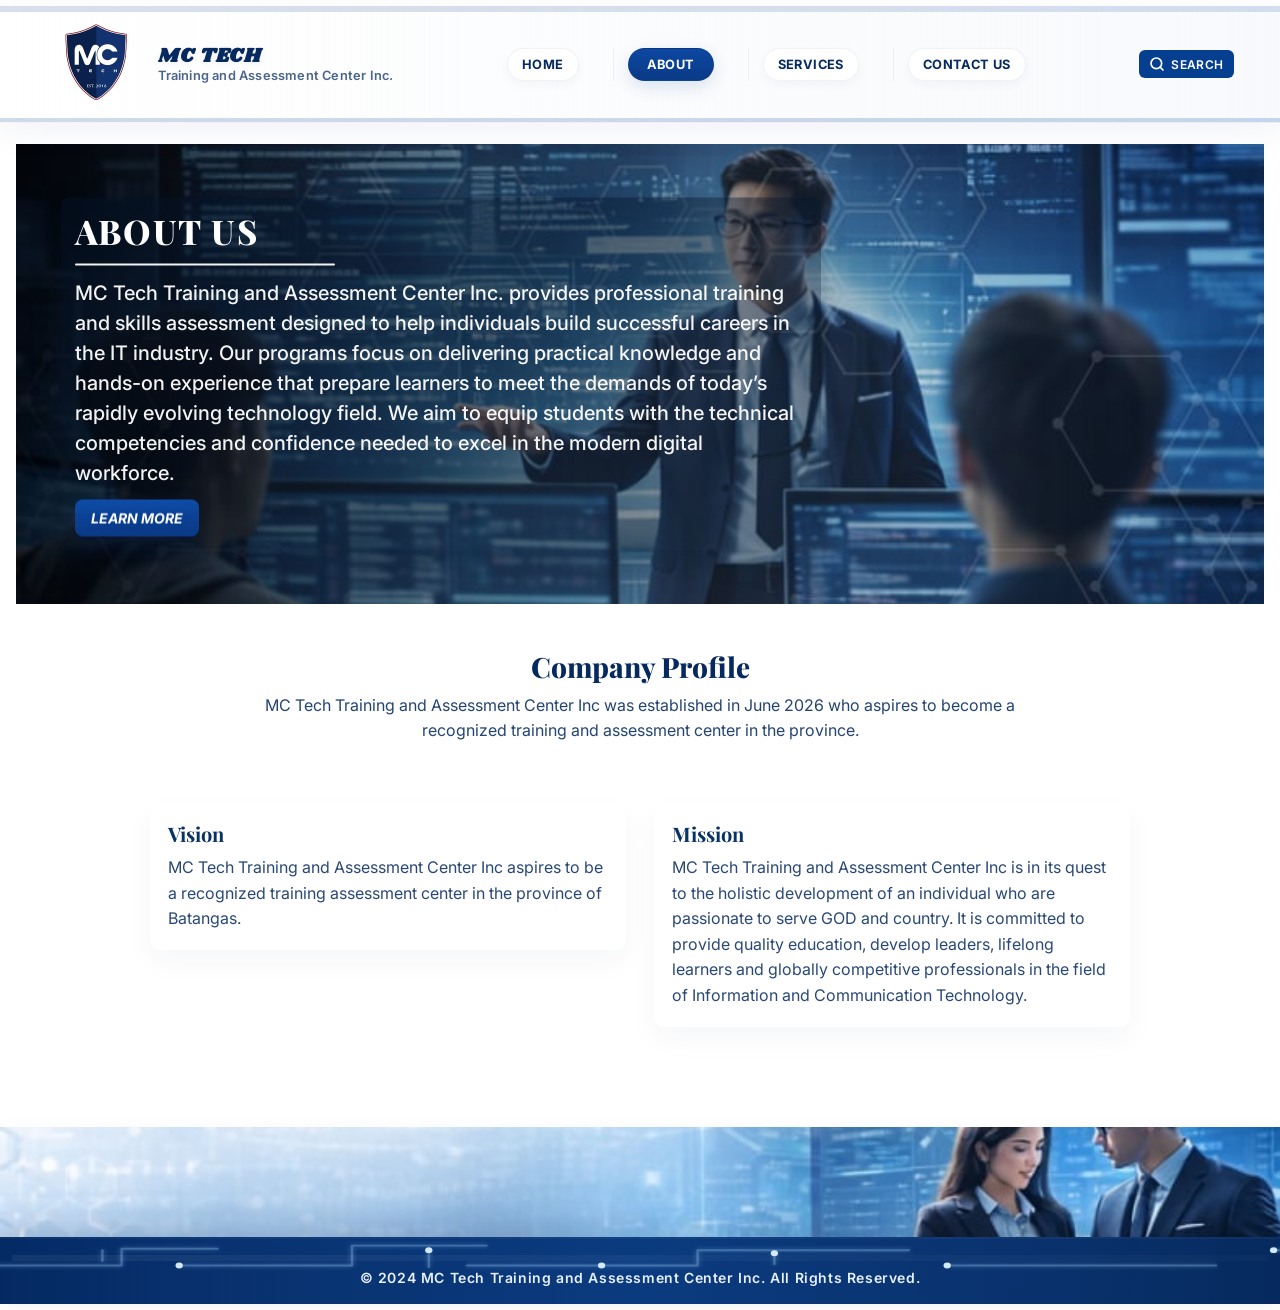
==== commit 3335a8ab: "Update about page footer: full-bleed short decorative image and accessibility fixes" ====
--- a/about.html
+++ b/about.html
@@ -43,6 +43,38 @@
       </nav>
     </div>
   </header>
+  
+  <!-- About banner image immediately below the topbar -->
+  <div class="about-top-image">
+    <img src="pictures/aboutpic.jpg" alt="MC Tech training session">
+    <div class="about-banner-content">
+      <h2 class="about-banner-title">About Us</h2>
+      <p class="about-banner-desc">MC Tech Training and Assessment Center Inc. provides professional training and skills assessment designed to help individuals build successful careers in the IT industry. Our programs focus on delivering practical knowledge and hands-on experience that prepare learners to meet the demands of today’s rapidly evolving technology field. We aim to equip students with the technical competencies and confidence needed to excel in the modern digital workforce.</p>
+      <a href="#" class="btn btn-banner">LEARN MORE</a>
+    </div>
+    
+  </div>
+
+  <!-- Caption below the banner image (placed outside the image) -->
+  <div class="about-bottom-content">
+    <h3 class="about-bottom-title">Company Profile</h3>
+    <p class="about-bottom-desc">MC Tech Training and Assessment Center Inc was established in June 2026 who aspires to become a recognized training and assessment center in the province.</p>
+  </div>
+
+  <!-- Vision & Mission blocks -->
+  <section class="about-features">
+    <div class="about-features-inner">
+      <article class="about-feature">
+        <h4 class="feature-title">Vision</h4>
+        <p class="feature-desc">MC Tech Training and Assessment Center Inc aspires to be a recognized training assessment center in the province of Batangas.</p>
+      </article>
+
+      <article class="about-feature">
+        <h4 class="feature-title">Mission</h4>
+        <p class="feature-desc">MC Tech Training and Assessment Center Inc is in its quest to the holistic development of an individual who are passionate to serve GOD and country. It is committed to provide quality education, develop leaders, lifelong learners and globally competitive professionals in the field of Information and Communication Technology.</p>
+      </article>
+    </div>
+  </section>
 
   <!-- Navigation drawer for mobile (copied from index.html) -->
   <div class="nav-drawer" aria-hidden="true">
@@ -61,48 +93,19 @@
   </div>
 
   <main class="main">
-    <section class="services-section" aria-label="About MC Tech">
-      <div class="services-inner">
-        <h2 class="services-title">About MC Tech</h2>
-        <p class="services-desc">MC Tech Training and Assessment Center Inc. provides hands-on technical training, skills assessment, and TESDA-accredited certification to help learners and professionals build in-demand capabilities.</p>
-      </div>
-    </section>
+    
 
-    <section class="services-section" aria-label="Mission and Vision">
-      <div class="services-inner">
-        <h3 class="services-title">Our Mission</h3>
-        <p class="services-desc">To empower individuals through practical technical education and assessment, fostering employment and entrepreneurship opportunities.</p>
-
-        <h3 class="services-title spaced">Our Vision</h3>
-        <p class="services-desc">To be a leading center for technical excellence and workforce readiness in the region.</p>
-      </div>
-    </section>
-
-    <section class="service-cards" aria-label="Team">
-      <div class="service-cards-inner">
-        <article class="service-card">
-          <div class="service-image">
-            <img src="pictures/service1.jpg" alt="Our trainers">
-          </div>
-          <h3 class="service-card-title">Experienced Trainers</h3>
-          <p class="service-card-desc">Our instructors combine industry experience with effective teaching methods.</p>
-        </article>
-
-        <article class="service-card">
-          <div class="service-image">
-            <img src="pictures/service2.jpg" alt="Our facilities">
-          </div>
-          <h3 class="service-card-title">Modern Facilities</h3>
-          <p class="service-card-desc">Hands-on labs and assessment centers to match real-world tools and environments.</p>
-        </article>
-      </div>
-    </section>
+    
 
   </main>
 
   <!-- Site footer decorative image removed for this page -->
 
   <!-- Bottom copyright/footer bar (copied from index.html) -->
+  <footer class="site-footer" aria-label="Why choose MC Tech">
+    <img src="pictures/aboutfooterpic.jpg" alt="Why choose MC Tech" class="site-footer-img">
+  </footer>
+
   <div class="bottom-bar" role="contentinfo" aria-label="Site footer">
     <svg class="footer-circuit" xmlns="http://www.w3.org/2000/svg" viewBox="-200 0 1600 120" preserveAspectRatio="none" aria-hidden="true" focusable="false">
       <defs>
--- a/about.css
+++ b/about.css
@@ -60,6 +60,160 @@
   .about-hero .about-title { font-size: 28px; }
 }
 
+/* Top image directly under the topbar */
+.about-top-image {
+  margin: 14px 0;
+  border-radius: 8px;
+  overflow: visible; /* allow overlays to sit on top */
+  /* match hero full-bleed width and spacing */
+  width: calc(100vw - 32px);
+  max-width: 100vw;
+  margin-left: calc(50% - 50vw + 16px);
+  margin-right: calc(50% - 50vw + 16px);
+  min-height: 460px;
+}
+.about-top-image img {
+  width: 100%;
+  height: 460px;
+  object-fit: cover;
+  object-position: center 6%; /* move focal point higher */
+  display: block;
+}
+
+/* Overlay content on the banner image */
+.about-top-image { position: relative; }
+.about-banner-content {
+  position: absolute;
+  left: clamp(14px, 3.5vw, 48px);
+  top: 50%; /* vertically center */
+  transform: translateY(-50%);
+  max-width: clamp(340px, 62%, 760px);
+  color: #ffffff;
+  z-index: 6;
+  padding: 10px 14px; /* slightly smaller padding */
+  border-radius: 8px;
+  background: linear-gradient(180deg, rgba(2,18,40,0.44), rgba(2,18,40,0.18));
+  box-shadow: 0 12px 30px rgba(2,18,40,0.28);
+}
+.about-banner-title { font-family: 'Playfair Display', serif; font-size: clamp(20px, 3.0vw, 34px); margin: 0 0 6px; color: #fff; }
+.about-banner-desc {
+  margin: 0 0 12px;
+  color: rgba(255,255,255,0.95);
+  line-height: 1.5;
+  font-size: clamp(16px, 2.0vw, 20px); /* slightly larger for readability */
+  font-family: 'Canva Sans', 'Inter', sans-serif;
+  font-weight: 500;
+}
+
+/* Blue solid button for banner */
+.btn-banner {
+  display: inline-block;
+  background: linear-gradient(180deg,#0D47A1,#0A3A86);
+  color: #ffffff !important;
+  padding: 10px 16px;
+  border-radius: 8px;
+  font-weight: 700;
+  text-decoration: none;
+  box-shadow: 0 8px 22px rgba(10,58,134,0.18);
+}
+.btn-banner::before { opacity: 0.08; }
+
+/* Tweak banner title styling to look more professional */
+.about-banner-title {
+  text-transform: uppercase;
+  letter-spacing: 1.6px;
+  font-weight: 800;
+}
+
+/* Decorative underline beneath the banner title (like the photo) */
+.about-banner-title {
+  position: relative;
+  padding-bottom: 6px;
+}
+.about-banner-title::after {
+  content: '';
+  display: block;
+  width: 260px; /* longer */
+  height: 2px;  /* thinner */
+  background: #ffffff;
+  opacity: 0.95;
+  margin-top: 10px;
+  border-radius: 2px;
+}
+
+@media (max-width: 880px) {
+  .about-banner-content { left: 18px; top: 20px; max-width: 56%; padding: 14px; }
+  .about-banner-title { font-size: 20px; }
+  .about-banner-desc { font-size: 13px; }
+}
+
+@media (max-width: 640px) {
+  .about-banner-content { position: static; background: rgba(2,18,40,0.55); width: calc(100% - 32px); margin: 12px 16px 0; max-width: none; }
+  .about-banner-title { font-size: 18px; }
+  .about-banner-desc { font-size: 13px; }
+}
+
+@media (max-width: 880px) {
+  .about-top-image { min-height: 360px; }
+  .about-top-image img { height: 360px; object-position: center 8%; }
+}
+
+@media (max-width: 640px) {
+  .about-top-image { min-height: 240px; }
+  .about-top-image img { height: 240px; object-position: center 10%; }
+}
+
+/* Bottom centered caption on the banner (like the image) */
+.about-bottom-content {
+  position: relative;
+  margin: 18px auto 28px;
+  text-align: center;
+  color: #062a5f;
+  max-width: 980px;
+  padding: 12px 18px;
+}
+.about-bottom-title {
+  font-family: 'Playfair Display', serif;
+  font-size: clamp(20px, 2.6vw, 28px);
+  margin: 0 0 8px;
+  color: #062a5f;
+  font-weight: 800;
+  position: relative;
+}
+.about-bottom-title::before,
+.about-bottom-title::after { content: none; }
+
+/* Decorative lines positioned near the image edges: use the container pseudo-elements */
+.about-bottom-content {
+  position: relative;
+}
+/* decorative lines removed as requested */
+.about-bottom-desc {
+  margin: 0 auto;
+  color: rgba(6,42,95,0.88);
+  font-size: clamp(14px, 1.6vw, 16px);
+  line-height: 1.6;
+  max-width: 820px;
+}
+
+@media (max-width: 640px) {
+  .about-bottom-title::before, .about-bottom-title::after { display: none; }
+  .about-bottom-content { margin: 12px 12px 20px; padding: 8px 10px; }
+  .about-bottom-desc { font-size: 13px; }
+  .about-bottom-title { font-size: 18px; }
+}
+
+/* Vision & Mission feature blocks */
+.about-features { background: transparent; padding: 18px 0 36px; }
+.about-features-inner { max-width: 980px; margin: 0 auto; display: grid; grid-template-columns: 1fr 1fr; gap: 28px; align-items: start; }
+.about-feature { background: rgba(255,255,255,0.98); padding: 18px; border-radius: 10px; box-shadow: 0 12px 28px rgba(6,42,95,0.04); }
+.feature-title { font-family: 'Playfair Display', serif; font-size: 20px; color: #083164; margin: 0 0 8px; }
+.feature-desc { margin: 0; color: rgba(6,42,95,0.86); line-height: 1.6; }
+
+@media (max-width: 880px) {
+  .about-features-inner { grid-template-columns: 1fr; }
+}
+
 /* small tweak to ensure page-specific styles don't conflict with global hero */
 .services-title { margin-bottom: 8px; }
 
@@ -68,3 +222,26 @@
 .page-wrapper { min-height: 100vh; display: flex; flex-direction: column; }
 .page-wrapper .main { flex: 1 0 auto; }
 .bottom-bar { margin-top: auto; }
+
+/* About page: make the footer decorative image shorter in height but wider in layout
+   so it appears longer horizontally while taking less vertical space. */
+.site-footer { padding: 0; width: 100%; overflow: visible; }
+.site-footer-img {
+  width: 100vw; /* full-bleed */
+  max-width: none;
+  margin-left: calc(50% - 50vw);
+  margin-right: calc(50% - 50vw);
+  height: 110px; /* short height */
+  object-fit: cover;
+  border-radius: 0; /* touch edges cleanly */
+  box-shadow: 0 12px 28px rgba(6,42,95,0.06);
+  display: block;
+}
+
+@media (max-width: 880px) {
+  .site-footer-img { height: 92px; }
+}
+
+@media (max-width: 480px) {
+  .site-footer-img { height: 72px; }
+}
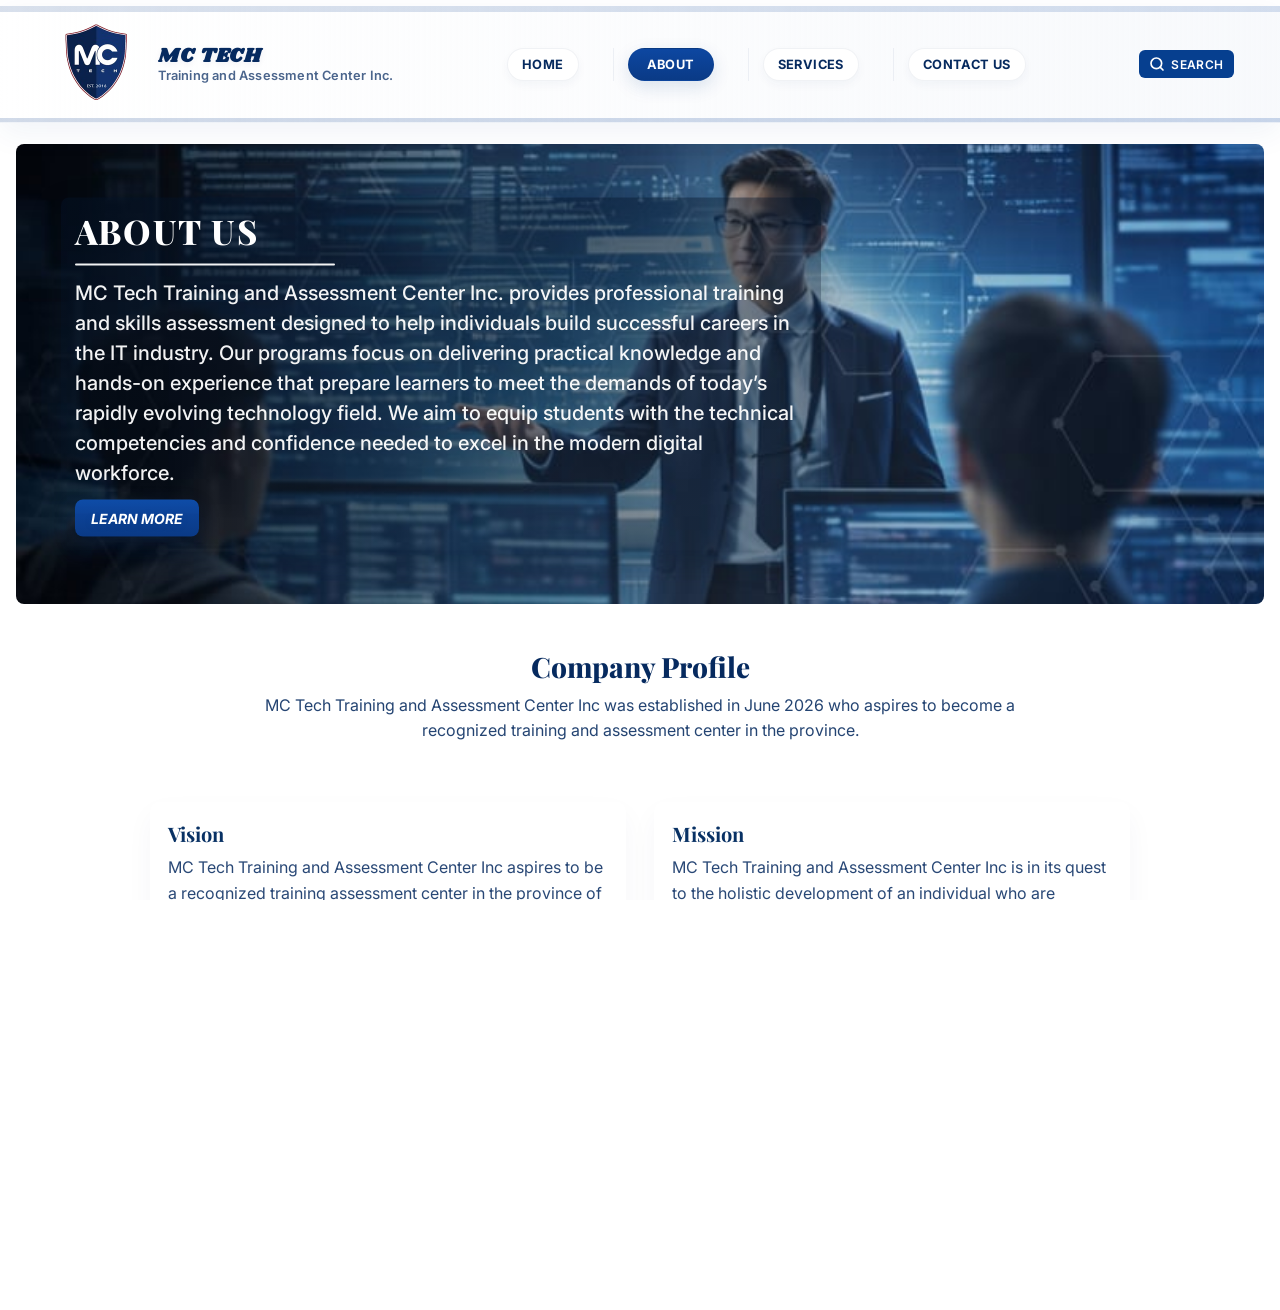
==== commit 1fc45a06: "Prevent mobile zoom; stack about banner under image earlier" ====
--- a/about.html
+++ b/about.html
@@ -2,7 +2,7 @@
 <html lang="en">
 <head>
   <meta charset="UTF-8">
-  <meta name="viewport" content="width=device-width, initial-scale=1.0">
+  <meta name="viewport" content="width=device-width, initial-scale=1.0, maximum-scale=1.0, user-scalable=no">
   <title>About — MC Tech</title>
   <link rel="stylesheet" href="index.css">
   <link rel="stylesheet" href="about.css">
--- a/index.css
+++ b/index.css
@@ -13,6 +13,10 @@
   color: #1A73E8;
   min-height: 100vh;
 }
+
+/* Prevent horizontal overflow on small screens so users can't pan/zoom to reveal
+   layout gaps. This avoids header/footer edges appearing off-screen. */
+html, body { overflow-x: hidden; }
 
 :root {
   --blue-ash: rgba(13,71,161,0.28);
--- a/about.css
+++ b/about.css
@@ -64,7 +64,7 @@
 .about-top-image {
   margin: 14px 0;
   border-radius: 8px;
-  overflow: visible; /* allow overlays to sit on top */
+  overflow: hidden; /* keep overlay text inside the image bounds */
   /* match hero full-bleed width and spacing */
   width: calc(100vw - 32px);
   max-width: 100vw;
@@ -142,9 +142,18 @@
 }
 
 @media (max-width: 880px) {
-  .about-banner-content { left: 18px; top: 20px; max-width: 56%; padding: 14px; }
+  /* Stack banner content below image on narrower screens to avoid overflow */
+  .about-banner-content {
+    position: static;
+    background: rgba(2,18,40,0.55);
+    width: calc(100% - 32px);
+    margin: 12px 16px 0;
+    max-width: none;
+    padding: 12px 14px;
+    transform: none;
+  }
   .about-banner-title { font-size: 20px; }
-  .about-banner-desc { font-size: 13px; }
+  .about-banner-desc { font-size: 14px; }
 }
 
 @media (max-width: 640px) {
